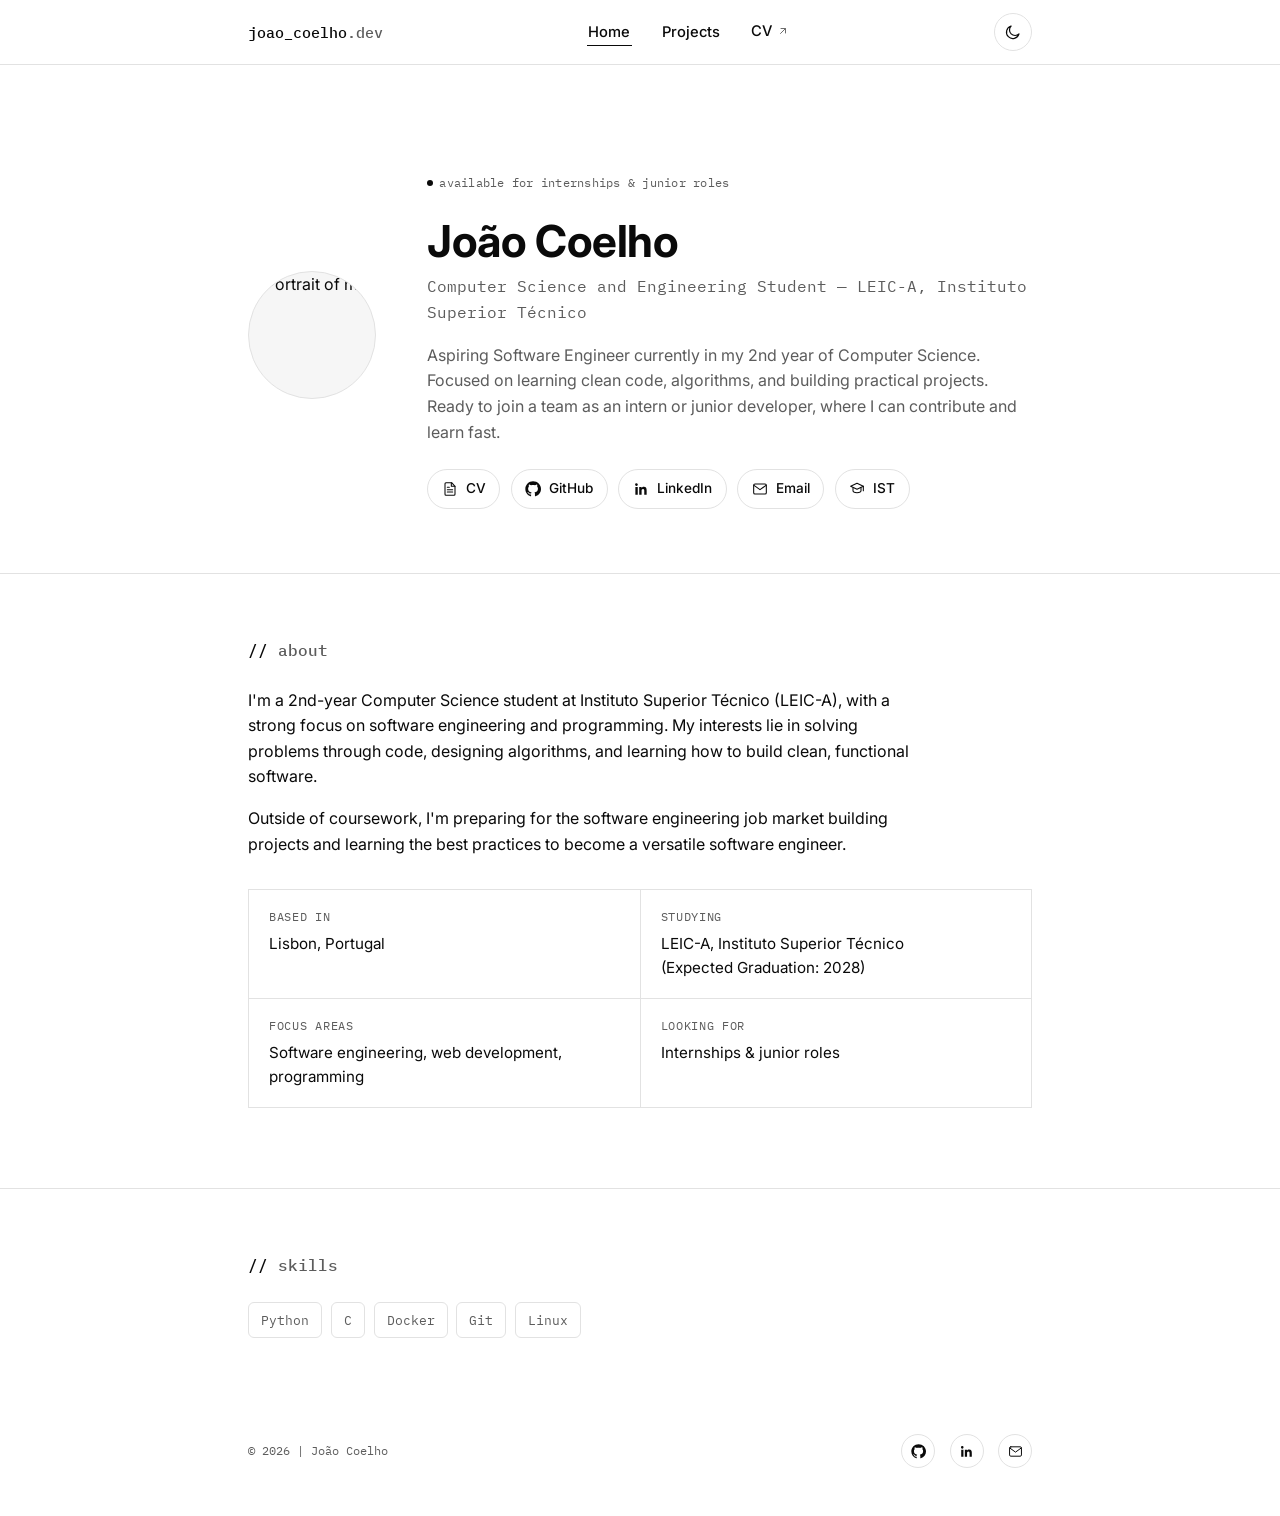
==== index.html @ d0100058 "add files site v4" ====
<!doctype html>
<html lang="en">
<head>
<meta charset="UTF-8">
<meta name="viewport" content="width=device-width, initial-scale=1">
<title>João Coelho - Computer Science and Engineering Student</title>
<meta name="description" content="Portfolio of João Coelho, Computer Engineering student at Instituto Superior Técnico.">
<link rel="icon" href="data:,">
<link rel="stylesheet" href="css/style.css">
</head>
<body>
<a class="skip-link" href="#main">Skip to content</a>

<!-- HEADER -->

<header class="site-header">
  <div class="wrap">
    <!-- logo -->
    <a class="logo" href="index.html">joao_coelho<span>.dev</span></a>

    <!-- menu bar -->
    <nav aria-label="Primary">
      <ul class="nav-links" data-nav-links>
        <li><a href="index.html" aria-current="page">Home</a></li>
        <li><a href="projects.html">Projects</a></li>
        <li><a href="cv.html" target="_blank" rel="noopener" class="nav-cv">CV<svg class="ext-icon" viewBox="0 0 24 24" width="12" height="12" fill="none" stroke="currentColor" stroke-width="2" stroke-linecap="round"><path d="M7 17L17 7M8 7h9v9"/></svg></a></li>
      </ul>
    </nav>

    <!-- dark mode button -->
    <div class="header-actions">
      <button class="theme-toggle" data-theme-toggle type="button" aria-label="Toggle dark mode">
        <svg class="icon-moon" viewBox="0 0 24 24" width="20" height="20" fill="none" stroke="currentColor" stroke-width="1.6" stroke-linecap="round"><circle cx="12" cy="12" r="4.2"/><path d="M12 2.5v2.4M12 19.1v2.4M4.6 4.6l1.7 1.7M17.7 17.7l1.7 1.7M2.5 12h2.4M19.1 12h2.4M4.6 19.4l1.7-1.7M17.7 6.3l1.7-1.7"/></svg>
        <svg class="icon-sun" viewBox="0 0 24 24" width="20" height="20" fill="none" stroke="currentColor" stroke-width="1.6" stroke-linecap="round" stroke-linejoin="round"><path d="M20 14.5A8.5 8.5 0 1 1 9.5 4a6.8 6.8 0 0 0 10.5 10.5z"/></svg>
      </button>
      <button class="nav-toggle" data-nav-toggle type="button" aria-label="Toggle navigation menu" aria-expanded="false">
        <svg viewBox="0 0 24 24" width="20" height="20" fill="none" stroke="currentColor" stroke-width="1.6" stroke-linecap="round"><path d="M3 6h18M3 12h18M3 18h18"/></svg>
      </button>
    </div>
  </div>
</header>

<!-- PAGE BODY -->

<main id="main">

  <!-- 1st block -->
  <section class="hero">
    <div class="wrap hero-grid">
      <!-- profile picture -->
      <img class="avatar" src="assets/images/pfp.png" alt="Portrait of me" width="128" height="128">
      <div>
        <!--  job status -->
        <p class="eyebrow">available for internships &amp; junior roles</p>
        <!-- main title (my name) -->
        <h1>João Coelho</h1>
        <!-- my job -->
        <p class="role">Computer Science and Engineering Student — LEIC-A, Instituto Superior Técnico</p>
        <!-- small description -->
        <p class="lede">Aspiring Software Engineer currently in my 2nd year of Computer Science.
                        Focused on learning clean code, algorithms, and building practical projects.
                        Ready to join a team as an intern or junior developer, where I can contribute and learn fast.</p>
        
        <!-- socials -->
        <div class="social-row">
          <!-- cv-->
          <a class="social-link" href="cv.html" target="_blank" rel="noopener">
            <svg viewBox="0 0 24 24" width="20" height="20" fill="none" stroke="currentColor" stroke-width="1.6" stroke-linecap="round" stroke-linejoin="round"><path d="M14.5 2.5H6a1.5 1.5 0 0 0-1.5 1.5v16A1.5 1.5 0 0 0 6 21.5h12a1.5 1.5 0 0 0 1.5-1.5V8L14.5 2.5z"/><path d="M14 2.5V8h5.5"/><path d="M8 13h8M8 16.5h8M8 9.5h3"/></svg>
            CV
          </a>
          <!-- github-->
          <a class="social-link" href="https://github.com/joaombmcoelho" target="_blank" rel="noopener">
            <svg viewBox="0 0 24 24" width="20" height="20" fill="currentColor"><path d="M12 .5C5.65.5.5 5.65.5 12c0 5.08 3.29 9.39 7.86 10.91.58.1.79-.25.79-.56 0-.27-.01-1.17-.02-2.12-3.2.7-3.88-1.36-3.88-1.36-.52-1.34-1.28-1.69-1.28-1.69-1.04-.72.08-.7.08-.7 1.16.08 1.77 1.19 1.77 1.19 1.03 1.77 2.7 1.26 3.36.96.1-.75.4-1.26.73-1.55-2.55-.29-5.23-1.28-5.23-5.69 0-1.26.45-2.29 1.19-3.09-.12-.29-.52-1.47.11-3.06 0 0 .97-.31 3.18 1.18.92-.26 1.91-.39 2.89-.39.98 0 1.97.13 2.89.39 2.2-1.49 3.17-1.18 3.17-1.18.63 1.59.23 2.77.12 3.06.74.8 1.18 1.83 1.18 3.09 0 4.42-2.69 5.4-5.25 5.68.41.36.78 1.06.78 2.15 0 1.55-.01 2.8-.01 3.18 0 .31.21.67.8.56C20.71 21.38 24 17.08 24 12 24 5.65 18.85.5 12 .5z"/></svg>
            GitHub
          </a>
          <!-- linkedin-->
          <a class="social-link" href="https://www.linkedin.com/in/joaombmcoelho" target="_blank" rel="noopener">
            <svg viewBox="0 0 24 24" width="20" height="20" fill="currentColor"><path d="M20.45 20.45h-3.56v-5.57c0-1.33-.02-3.03-1.85-3.03-1.85 0-2.14 1.45-2.14 2.94v5.66H9.34V9h3.42v1.56h.05c.48-.9 1.64-1.85 3.38-1.85 3.61 0 4.28 2.38 4.28 5.47v6.27zM5.34 7.43a2.07 2.07 0 1 1 0-4.13 2.07 2.07 0 0 1 0 4.13zM7.12 20.45H3.56V9h3.56v11.45z"/></svg>
            LinkedIn
          <!-- email-->
          </a>
          <a class="social-link" href="mailto:joao.mbmc@gmail.com">
            <svg viewBox="0 0 24 24" width="20" height="20" fill="none" stroke="currentColor" stroke-width="1.6" stroke-linecap="round" stroke-linejoin="round"><rect x="2.5" y="4.5" width="19" height="15" rx="2"/><path d="M3 6.5l9 6.5 9-6.5"/></svg>
            Email
          </a>
          <!-- ist fenix page-->
          <a class="social-link" href="https://fenix.tecnico.ulisboa.pt/homepage/ist1117964" target="_blank" rel="noopener">
            <svg viewBox="0 0 24 24" width="20" height="20" fill="none" stroke="currentColor" stroke-width="1.6" stroke-linecap="round" stroke-linejoin="round"><path d="M2.5 8L12 3.5 21.5 8 12 12.5 2.5 8z"/><path d="M6 10.2v4.4c0 1.4 2.69 2.9 6 2.9s6-1.5 6-2.9v-4.4"/><path d="M21.5 8v6.5"/></svg>
            IST
          </a>
        </div>
      </div>
    </div>
  </section>

  <!-- 2nd block -->
  <section class="block">
    <div class="wrap">
      <!-- title-->
      <h2>about</h2>
      <!-- about section -->
      <div class="about-text">
        <!-- 1st paragraph -->
        <p>I'm a 2nd-year Computer Science student at Instituto Superior Técnico (LEIC-A), 
          with a strong focus on software engineering and programming. My interests lie in solving problems through code, 
          designing algorithms, and learning how to build clean, functional software.</p>
        <!-- 2nd paragraph -->
        <p>Outside of coursework, I'm preparing for the software engineering job market building projects 
          and learning the best practices to become a versatile software engineer. </p>
      
      <!-- about table section -->
      <dl class="facts">
        <!-- location -->
        <div class="fact">
          <dt>Based in</dt>
          <dd>Lisbon, Portugal</dd>
        </div>
        <!-- studies -->
        <div class="fact">
          <dt>Studying</dt>
          <dd><p>LEIC-A, Instituto Superior Técnico</p> (Expected Graduation: 2028)</dd>
        </div>
        <!-- interests -->
        <div class="fact">
          <dt>Focus areas</dt>
          <dd>Software engineering, web development, programming</dd>
        </div>
        <!-- jobs i want -->
        <div class="fact">
          <dt>Looking for</dt>
          <dd>Internships &amp; junior roles</dd>
        </div>
      </dl>
    </div>
  </section>

  <!-- 3rd block -->
  <section class="block">
    <div class="wrap">
      <h2>skills</h2>
      <!-- programming languages and tools bubbles -->
      <ul class="skill-list">
        <li>Python</li>
        <li>C</li>
        <li>Docker</li>
        <li>Git</li>
        <li>Linux</li>
      </ul>
    </div>
  </section>

</main>

<!-- FOOTER -->
<footer class="site-footer">
  <div class="wrap">
    <!-- copyright -->
    <p>&copy; 2026 | João Coelho</p>
    <!-- footer socials -->
    <div class="footer-icons">
      <!-- footer github -->
      <a href="https://github.com/joaombmcoelho" target="_blank" rel="noopener" aria-label="GitHub"><svg viewBox="0 0 24 24" width="20" height="20" fill="currentColor"><path d="M12 .5C5.65.5.5 5.65.5 12c0 5.08 3.29 9.39 7.86 10.91.58.1.79-.25.79-.56 0-.27-.01-1.17-.02-2.12-3.2.7-3.88-1.36-3.88-1.36-.52-1.34-1.28-1.69-1.28-1.69-1.04-.72.08-.7.08-.7 1.16.08 1.77 1.19 1.77 1.19 1.03 1.77 2.7 1.26 3.36.96.1-.75.4-1.26.73-1.55-2.55-.29-5.23-1.28-5.23-5.69 0-1.26.45-2.29 1.19-3.09-.12-.29-.52-1.47.11-3.06 0 0 .97-.31 3.18 1.18.92-.26 1.91-.39 2.89-.39.98 0 1.97.13 2.89.39 2.2-1.49 3.17-1.18 3.17-1.18.63 1.59.23 2.77.12 3.06.74.8 1.18 1.83 1.18 3.09 0 4.42-2.69 5.4-5.25 5.68.41.36.78 1.06.78 2.15 0 1.55-.01 2.8-.01 3.18 0 .31.21.67.8.56C20.71 21.38 24 17.08 24 12 24 5.65 18.85.5 12 .5z"/></svg></a>
      <!-- footer linkedin -->
      <a href="https://www.linkedin.com/in/joaombmcoelho" target="_blank" rel="noopener" aria-label="LinkedIn"><svg viewBox="0 0 24 24" width="20" height="20" fill="currentColor"><path d="M20.45 20.45h-3.56v-5.57c0-1.33-.02-3.03-1.85-3.03-1.85 0-2.14 1.45-2.14 2.94v5.66H9.34V9h3.42v1.56h.05c.48-.9 1.64-1.85 3.38-1.85 3.61 0 4.28 2.38 4.28 5.47v6.27zM5.34 7.43a2.07 2.07 0 1 1 0-4.13 2.07 2.07 0 0 1 0 4.13zM7.12 20.45H3.56V9h3.56v11.45z"/></svg></a>
      <!-- footer email -->
      <a href="mailto:joao.mbmc@gmail.com" aria-label="Email"><svg viewBox="0 0 24 24" width="20" height="20" fill="none" stroke="currentColor" stroke-width="1.6" stroke-linecap="round" stroke-linejoin="round"><rect x="2.5" y="4.5" width="19" height="15" rx="2"/><path d="M3 6.5l9 6.5 9-6.5"/></svg></a>
    </div>
  </div>
</footer>

<script src="js/main.js"></script>
</body>
</html>
---- css/style.css ----
/* =========================================================
   Portfolio — minimalist black & white theme
   ========================================================= */

@import url('https://fonts.googleapis.com/css2?family=Inter:wght@400;500;600;700&family=IBM+Plex+Mono:wght@400;500&display=swap');

:root {
  --bg: #ffffff;
  --bg-soft: #f6f6f6;
  --text: #0a0a0a;
  --text-soft: #5c5c5c;
  --border: #e2e2e2;
  --border-strong: #0a0a0a;
  --focus: #0a0a0a;

  --font-sans: 'Inter', -apple-system, BlinkMacSystemFont, 'Segoe UI', sans-serif;
  --font-mono: 'IBM Plex Mono', 'SFMono-Regular', Menlo, monospace;

  --max-w: 880px;
  --gutter: clamp(1.25rem, 4vw, 3rem);

  --transition: 180ms ease;
}

html.dark {
  --bg: #0a0a0a;
  --bg-soft: #141414;
  --text: #f5f5f5;
  --text-soft: #9a9a9a;
  --border: #262626;
  --border-strong: #f5f5f5;
  --focus: #f5f5f5;
}

* { box-sizing: border-box; }

html {
  -webkit-text-size-adjust: 100%;
  scroll-behavior: smooth;
}

@media (prefers-reduced-motion: reduce) {
  html { scroll-behavior: auto; }
  * { animation-duration: 0.01ms !important; transition-duration: 0.01ms !important; }
}

body {
  margin: 0;
  background: var(--bg);
  color: var(--text);
  font-family: var(--font-sans);
  font-size: 16px;
  line-height: 1.6;
  transition: background var(--transition), color var(--transition);
  -webkit-font-smoothing: antialiased;
}

a {
  color: inherit;
  text-decoration: none;
}

img { max-width: 100%; display: block; }

.wrap {
  max-width: var(--max-w);
  margin: 0 auto;
  padding: 0 var(--gutter);
}

/* Skip link */
.skip-link {
  position: absolute;
  left: -9999px;
  top: 0;
  background: var(--text);
  color: var(--bg);
  padding: 0.75rem 1rem;
  z-index: 100;
  font-family: var(--font-mono);
  font-size: 0.85rem;
}
.skip-link:focus {
  left: var(--gutter);
  top: 1rem;
}

/* Focus visibility */
a:focus-visible,
button:focus-visible {
  outline: 2px solid var(--focus);
  outline-offset: 3px;
}

/* Eyebrow / mono label */
.eyebrow {
  font-family: var(--font-mono);
  font-size: 0.78rem;
  letter-spacing: 0.02em;
  color: var(--text-soft);
  display: inline-flex;
  align-items: center;
  gap: 0.5em;
}
.eyebrow::before {
  content: '';
  width: 6px;
  height: 6px;
  background: var(--text);
  border-radius: 50%;
  display: inline-block;
}

/* =========================================================
   Header / nav
   ========================================================= */
.site-header {
  position: sticky;
  top: 0;
  z-index: 50;
  background: color-mix(in srgb, var(--bg) 88%, transparent);
  backdrop-filter: blur(8px);
  border-bottom: 1px solid var(--border);
}

.site-header .wrap {
  display: flex;
  align-items: center;
  justify-content: space-between;
  height: 64px;
}

.logo {
  font-family: var(--font-mono);
  font-weight: 500;
  font-size: 0.95rem;
}
.logo span { color: var(--text-soft); }

.nav-links {
  display: flex;
  align-items: center;
  gap: 1.75rem;
  list-style: none;
  margin: 0;
  padding: 0;
}

.nav-links a {
  font-size: 0.92rem;
  font-weight: 500;
  padding: 0.25rem 0.1rem;
  border-bottom: 1px solid transparent;
  transition: border-color var(--transition), color var(--transition);
}
.nav-links a:hover { border-color: var(--text); }
.nav-links a[aria-current="page"] {
  border-color: var(--text);
}
.nav-links a.nav-cv {
  display: inline-flex;
  align-items: center;
  gap: 0.3rem;
}
.nav-links a.nav-cv .ext-icon {
  opacity: 0.6;
}

.header-actions {
  display: flex;
  align-items: center;
  gap: 1rem;
}

/* Theme toggle */
.theme-toggle {
  width: 38px;
  height: 38px;
  display: inline-flex;
  align-items: center;
  justify-content: center;
  border: 1px solid var(--border);
  border-radius: 50%;
  background: transparent;
  color: var(--text);
  cursor: pointer;
  transition: border-color var(--transition), transform 120ms ease;
}
.theme-toggle:hover { border-color: var(--border-strong); }
.theme-toggle:active { transform: scale(0.92); }
.theme-toggle svg { width: 18px; height: 18px; }
.theme-toggle .icon-moon { display: none; }
html.dark .theme-toggle .icon-sun { display: none; }
html.dark .theme-toggle .icon-moon { display: inline-block; }

/* Mobile nav toggle */
.nav-toggle {
  display: none;
  width: 38px;
  height: 38px;
  border: 1px solid var(--border);
  border-radius: 8px;
  background: transparent;
  color: var(--text);
  align-items: center;
  justify-content: center;
  cursor: pointer;
}
.nav-toggle svg { width: 18px; height: 18px; }

@media (max-width: 720px) {
  .nav-toggle { display: inline-flex; }
  .nav-links {
    position: fixed;
    inset: 64px 0 auto 0;
    flex-direction: column;
    align-items: flex-start;
    gap: 0;
    background: var(--bg);
    border-bottom: 1px solid var(--border);
    padding: 0.5rem var(--gutter) 1rem;
    transform: translateY(-8px);
    opacity: 0;
    pointer-events: none;
    transition: transform var(--transition), opacity var(--transition);
  }
  .nav-links.open {
    transform: translateY(0);
    opacity: 1;
    pointer-events: auto;
  }
  .nav-links li { width: 100%; }
  .nav-links a {
    display: block;
    padding: 0.85rem 0;
    border-bottom: 1px solid var(--border);
  }
}

/* =========================================================
   Hero
   ========================================================= */
.hero {
  padding: clamp(3rem, 8vw, 6rem) 0 clamp(2.5rem, 6vw, 4rem);
  border-bottom: 1px solid var(--border);
}

.hero-grid {
  display: grid;
  grid-template-columns: auto 1fr;
  gap: clamp(1.75rem, 4vw, 3.5rem);
  align-items: center;
}

.avatar {
  width: 128px;
  height: 128px;
  border-radius: 50%;
  object-fit: cover;
  border: 1px solid var(--border);
  background: var(--bg-soft);
}

.hero h1 {
  font-size: clamp(1.9rem, 4.5vw, 2.75rem);
  line-height: 1.15;
  margin: 0.6rem 0 0.5rem;
  letter-spacing: -0.01em;
}

.hero .role {
  font-family: var(--font-mono);
  font-size: 1rem;
  color: var(--text-soft);
  margin: 0 0 1.1rem;
}

.hero p.lede {
  max-width: 60ch;
  color: var(--text-soft);
  margin: 0;
}

@media (max-width: 640px) {
  .hero-grid { grid-template-columns: 1fr; text-align: left; }
  .avatar { width: 96px; height: 96px; }
}

/* Social row */
.social-row {
  display: flex;
  flex-wrap: wrap;
  gap: 0.65rem;
  margin-top: 1.5rem;
}

.social-link {
  display: inline-flex;
  align-items: center;
  gap: 0.5rem;
  padding: 0.5rem 0.85rem;
  border: 1px solid var(--border);
  border-radius: 999px;
  font-size: 0.85rem;
  font-weight: 500;
  transition: border-color var(--transition), background var(--transition);
}
.social-link:hover {
  border-color: var(--border-strong);
  background: var(--bg-soft);
}
.social-link svg { width: 16px; height: 16px; flex-shrink: 0; }

/* =========================================================
   Sections
   ========================================================= */
section.block {
  padding: clamp(2.5rem, 6vw, 4rem) 0;
  border-bottom: 1px solid var(--border);
}
section.block:last-of-type { border-bottom: none; }

.block h2 {
  font-family: var(--font-mono);
  font-size: 1rem;
  font-weight: 500;
  color: var(--text-soft);
  margin: 0 0 1.5rem;
}
.block h2::before {
  content: '// ';
  color: var(--text);
}

/* About text */
.about-text p {
  max-width: 68ch;
  margin: 0 0 1rem;
}
.about-text p:last-child { margin-bottom: 0; }

/* Facts grid */
.facts {
  display: grid;
  grid-template-columns: repeat(2, minmax(0, 1fr));
  gap: 1px;
  background: var(--border);
  border: 1px solid var(--border);
  margin-top: 2rem;
}
.fact {
  background: var(--bg);
  padding: 1.1rem 1.25rem;
}
.fact dt {
  font-family: var(--font-mono);
  font-size: 0.72rem;
  color: var(--text-soft);
  text-transform: uppercase;
  letter-spacing: 0.06em;
  margin: 0 0 0.35rem;
}
.fact dd { margin: 0; font-size: 0.95rem; }

@media (max-width: 560px) {
  .facts { grid-template-columns: 1fr; }
}

/* Skills */
.skill-list {
  display: flex;
  flex-wrap: wrap;
  gap: 0.55rem;
  list-style: none;
  padding: 0;
  margin: 0;
}
.skill-list li {
  font-family: var(--font-mono);
  font-size: 0.82rem;
  padding: 0.4rem 0.75rem;
  border: 1px solid var(--border);
  border-radius: 6px;
  color: var(--text-soft);
}

/* =========================================================
   Project cards
   ========================================================= */
.project-grid {
  display: grid;
  grid-template-columns: repeat(auto-fill, minmax(260px, 1fr));
  gap: 1px;
  background: var(--border);
  border: 1px solid var(--border);
}

.project-card {
  background: var(--bg);
  padding: 1.75rem;
  display: flex;
  flex-direction: column;
  gap: 0.75rem;
  transition: background var(--transition);
}
.project-card:hover { background: var(--bg-soft); }

.project-card .icon {
  width: 32px;
  height: 32px;
  display: inline-flex;
  align-items: center;
  justify-content: center;
  border: 1px solid var(--border);
  border-radius: 8px;
  color: var(--text-soft);
}

.project-card .tag {
  font-family: var(--font-mono);
  font-size: 0.72rem;
  color: var(--text-soft);
  text-transform: uppercase;
  letter-spacing: 0.05em;
}

.project-card h3 {
  margin: 0;
  font-size: 1.05rem;
}

.project-card p {
  margin: 0;
  color: var(--text-soft);
  font-size: 0.92rem;
  flex-grow: 1;
}

.project-card .stack {
  display: flex;
  flex-wrap: wrap;
  gap: 0.4rem;
  margin-top: 0.25rem;
}
.project-card .stack span {
  font-family: var(--font-mono);
  font-size: 0.72rem;
  padding: 0.2rem 0.5rem;
  border: 1px solid var(--border);
  border-radius: 4px;
  color: var(--text-soft);
}

.project-card .links {
  display: flex;
  gap: 1rem;
  margin-top: 0.5rem;
}
.project-card .links a {
  display: inline-flex;
  align-items: center;
  gap: 0.35rem;
  font-size: 0.85rem;
  font-weight: 500;
  border-bottom: 1px solid var(--text);
}
.project-card .links svg { width: 14px; height: 14px; }

/* =========================================================
   Contact page
   ========================================================= */
.contact-grid {
  display: grid;
  grid-template-columns: repeat(auto-fit, minmax(240px, 1fr));
  gap: 1px;
  background: var(--border);
  border: 1px solid var(--border);
  margin-top: 1.5rem;
}
.contact-item {
  background: var(--bg);
  padding: 1.5rem;
  display: flex;
  align-items: flex-start;
  gap: 0.85rem;
  transition: background var(--transition);
}
.contact-item:hover { background: var(--bg-soft); }
.contact-item svg { width: 20px; height: 20px; flex-shrink: 0; margin-top: 0.15rem; }
.contact-item .label {
  font-family: var(--font-mono);
  font-size: 0.72rem;
  color: var(--text-soft);
  text-transform: uppercase;
  letter-spacing: 0.05em;
  margin: 0 0 0.25rem;
}
.contact-item .value { font-size: 0.95rem; word-break: break-word; }

/* =========================================================
   Footer
   ========================================================= */
.site-footer {
  padding: 2rem 0 3rem;
}
.site-footer .wrap {
  display: flex;
  align-items: center;
  justify-content: space-between;
  flex-wrap: wrap;
  gap: 1rem;
}
.site-footer p {
  margin: 0;
  font-family: var(--font-mono);
  font-size: 0.78rem;
  color: var(--text-soft);
}
.footer-icons { display: flex; gap: 0.9rem; }
.footer-icons a {
  width: 34px;
  height: 34px;
  border: 1px solid var(--border);
  border-radius: 50%;
  display: inline-flex;
  align-items: center;
  justify-content: center;
  transition: border-color var(--transition);
}
.footer-icons a:hover { border-color: var(--border-strong); }
.footer-icons svg { width: 15px; height: 15px; }

/* Page intro (projects / contact) */
.page-head {
  padding: clamp(2.5rem, 6vw, 3.5rem) 0 clamp(1.5rem, 4vw, 2rem);
  border-bottom: 1px solid var(--border);
}
.page-head h1 {
  font-size: clamp(1.6rem, 3.5vw, 2.1rem);
  margin: 0.6rem 0 0.5rem;
}
.page-head p {
  color: var(--text-soft);
  max-width: 56ch;
  margin: 0;
}
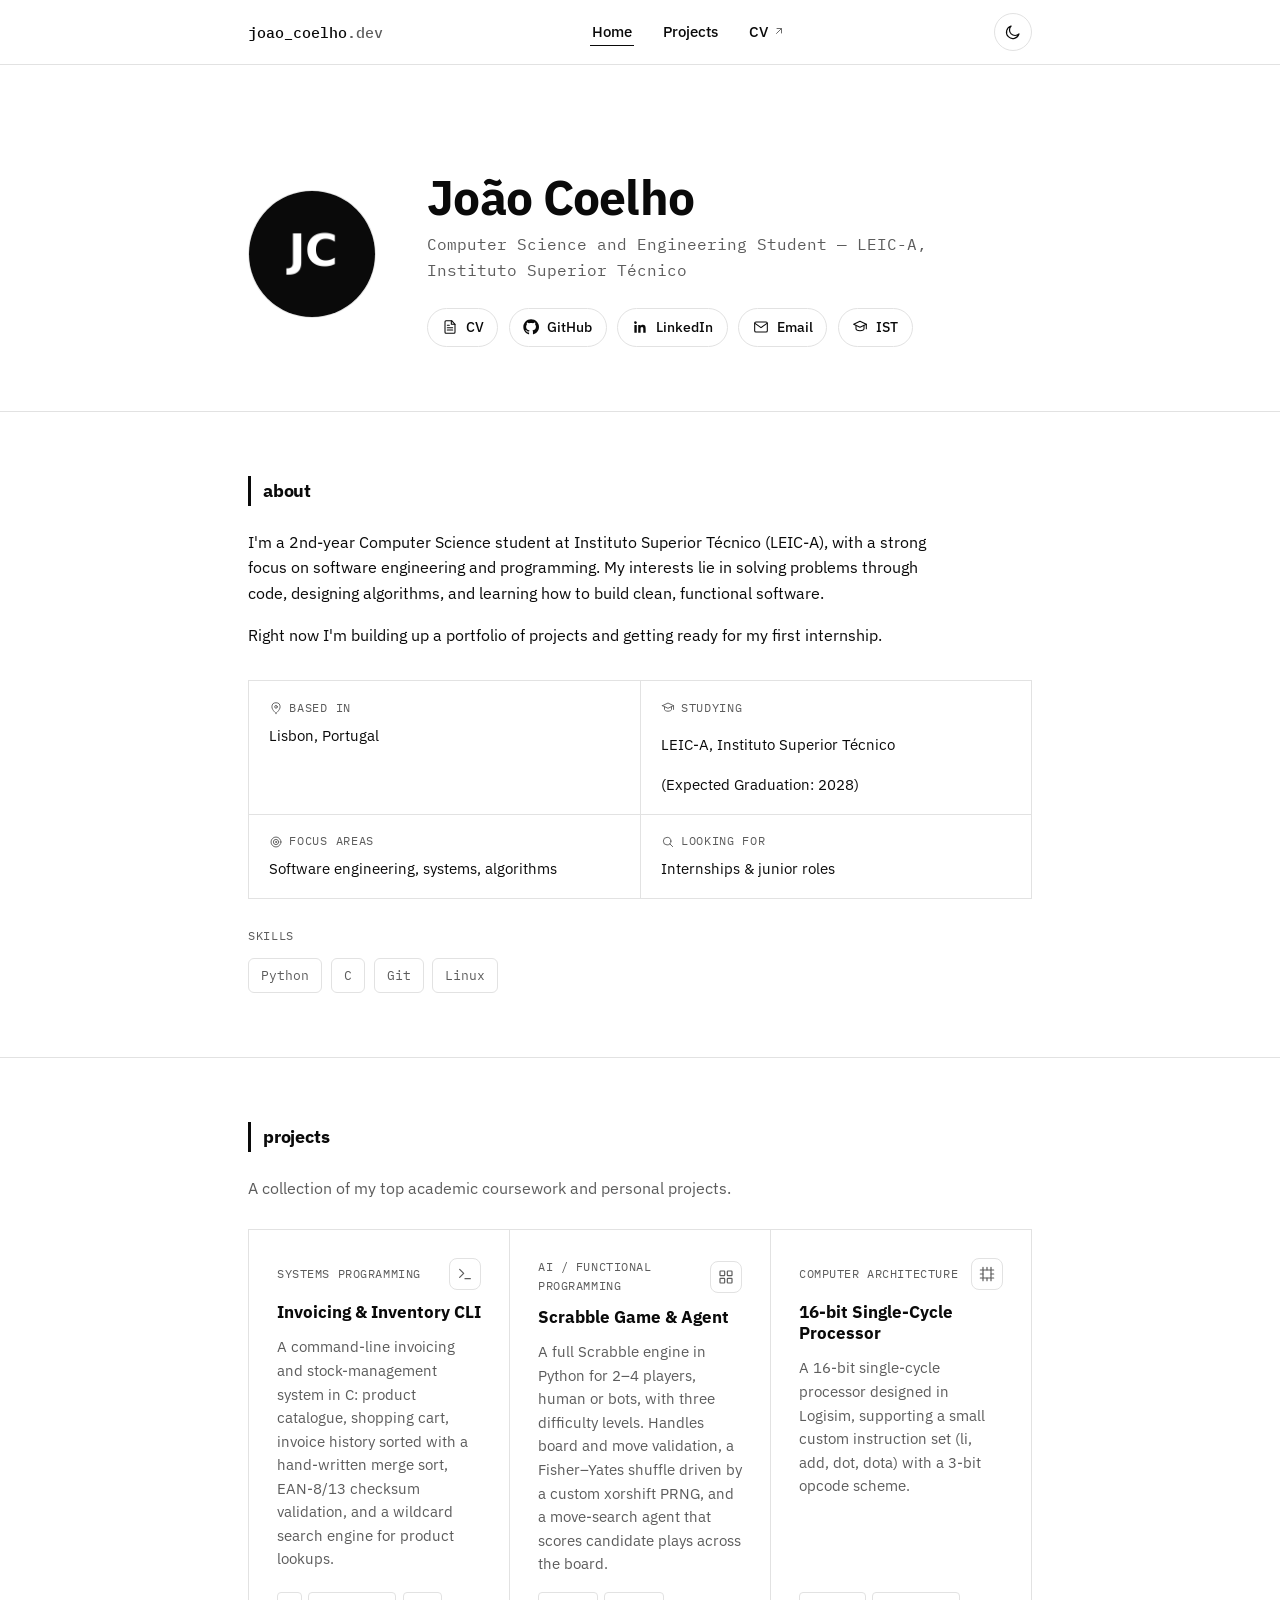
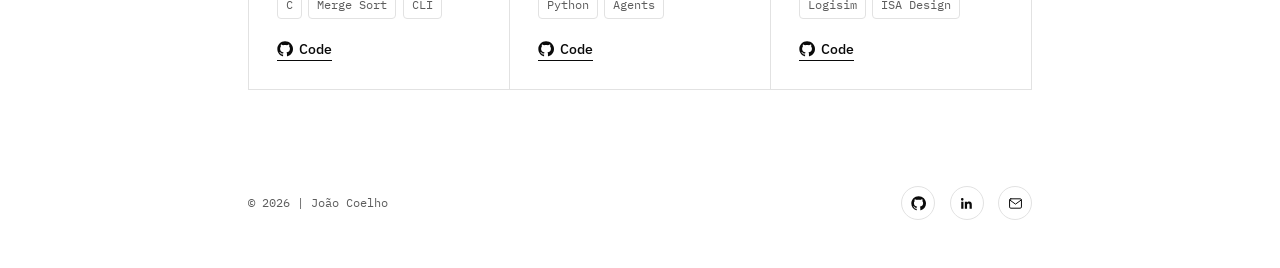
==== commit e567cb8a: "site v7 language toggle cv, fixed prinitng bugs in safari and cleaned code" ====
--- a/index.html
+++ b/index.html
@@ -3,8 +3,8 @@
 <head>
 <meta charset="UTF-8">
 <meta name="viewport" content="width=device-width, initial-scale=1">
-<title>João Coelho - Computer Science and Engineering Student</title>
-<meta name="description" content="Portfolio of João Coelho, Computer Engineering student at Instituto Superior Técnico.">
+<title>João Coelho — Computer Science and Engineering Student</title>
+<meta name="description" content="Portfolio of João Coelho, Computer Science and Engineering student at Instituto Superior Técnico.">
 <link rel="icon" href="data:,">
 <link rel="stylesheet" href="css/style.css">
 </head>
@@ -12,22 +12,19 @@
 <a class="skip-link" href="#main">Skip to content</a>
 
 <!-- HEADER -->
-
 <header class="site-header">
   <div class="wrap">
-    <!-- logo -->
     <a class="logo" href="index.html">joao_coelho<span>.dev</span></a>
 
-    <!-- menu bar -->
     <nav aria-label="Primary">
       <ul class="nav-links" data-nav-links>
-        <li><a href="index.html" aria-current="page">Home</a></li>
-        <li><a href="projects.html">Projects</a></li>
-        <li><a href="cv.html" target="_blank" rel="noopener" class="nav-cv">CV<svg class="ext-icon" viewBox="0 0 24 24" width="12" height="12" fill="none" stroke="currentColor" stroke-width="2" stroke-linecap="round"><path d="M7 17L17 7M8 7h9v9"/></svg></a></li>
+        <li><a href="#top" aria-current="page">Home</a></li>
+        <li><a href="#projects">Projects</a></li>
+        <li><a href="cv.html" target="_blank" rel="noopener" class="nav-cv"><span>CV</span><svg class="ext-icon" viewBox="0 0 24 24" width="12" height="12" fill="none" stroke="currentColor" stroke-width="2" stroke-linecap="round"><path d="M7 17L17 7M8 7h9v9"/></svg></a></li>
       </ul>
     </nav>
 
-    <!-- dark mode button -->
+    <!-- dark mode / mobile menu -->
     <div class="header-actions">
       <button class="theme-toggle" data-theme-toggle type="button" aria-label="Toggle dark mode">
         <svg class="icon-moon" viewBox="0 0 24 24" width="20" height="20" fill="none" stroke="currentColor" stroke-width="1.6" stroke-linecap="round"><circle cx="12" cy="12" r="4.2"/><path d="M12 2.5v2.4M12 19.1v2.4M4.6 4.6l1.7 1.7M17.7 17.7l1.7 1.7M2.5 12h2.4M19.1 12h2.4M4.6 19.4l1.7-1.7M17.7 6.3l1.7-1.7"/></svg>
@@ -41,49 +38,33 @@
 </header>
 
 <!-- PAGE BODY -->
-
 <main id="main">
 
   <!-- 1st block -->
-  <section class="hero">
+  <section class="hero" id="top">
     <div class="wrap hero-grid">
-      <!-- profile picture -->
       <img class="avatar" src="assets/images/pfp.png" alt="Portrait of me" width="128" height="128">
       <div>
-        <!--  job status -->
-        <p class="eyebrow">available for internships &amp; junior roles</p>
-        <!-- main title (my name) -->
         <h1>João Coelho</h1>
-        <!-- my job -->
-        <p class="role">Computer Science and Engineering Student — LEIC-A, Instituto Superior Técnico</p>
-        <!-- small description -->
-        <p class="lede">Aspiring Software Engineer currently in my 2nd year of Computer Science.
-                        Focused on learning clean code, algorithms, and building practical projects.
-                        Ready to join a team as an intern or junior developer, where I can contribute and learn fast.</p>
-        
-        <!-- socials -->
+        <p class="role">Computer Science and Engineering Student — LEIC-A,
+Instituto Superior Técnico</p>
         <div class="social-row">
-          <!-- cv-->
           <a class="social-link" href="cv.html" target="_blank" rel="noopener">
             <svg viewBox="0 0 24 24" width="20" height="20" fill="none" stroke="currentColor" stroke-width="1.6" stroke-linecap="round" stroke-linejoin="round"><path d="M14.5 2.5H6a1.5 1.5 0 0 0-1.5 1.5v16A1.5 1.5 0 0 0 6 21.5h12a1.5 1.5 0 0 0 1.5-1.5V8L14.5 2.5z"/><path d="M14 2.5V8h5.5"/><path d="M8 13h8M8 16.5h8M8 9.5h3"/></svg>
-            CV
-          </a>
-          <!-- github-->
+            <span>CV</span>
+          </a>
           <a class="social-link" href="https://github.com/joaombmcoelho" target="_blank" rel="noopener">
             <svg viewBox="0 0 24 24" width="20" height="20" fill="currentColor"><path d="M12 .5C5.65.5.5 5.65.5 12c0 5.08 3.29 9.39 7.86 10.91.58.1.79-.25.79-.56 0-.27-.01-1.17-.02-2.12-3.2.7-3.88-1.36-3.88-1.36-.52-1.34-1.28-1.69-1.28-1.69-1.04-.72.08-.7.08-.7 1.16.08 1.77 1.19 1.77 1.19 1.03 1.77 2.7 1.26 3.36.96.1-.75.4-1.26.73-1.55-2.55-.29-5.23-1.28-5.23-5.69 0-1.26.45-2.29 1.19-3.09-.12-.29-.52-1.47.11-3.06 0 0 .97-.31 3.18 1.18.92-.26 1.91-.39 2.89-.39.98 0 1.97.13 2.89.39 2.2-1.49 3.17-1.18 3.17-1.18.63 1.59.23 2.77.12 3.06.74.8 1.18 1.83 1.18 3.09 0 4.42-2.69 5.4-5.25 5.68.41.36.78 1.06.78 2.15 0 1.55-.01 2.8-.01 3.18 0 .31.21.67.8.56C20.71 21.38 24 17.08 24 12 24 5.65 18.85.5 12 .5z"/></svg>
             GitHub
           </a>
-          <!-- linkedin-->
           <a class="social-link" href="https://www.linkedin.com/in/joaombmcoelho" target="_blank" rel="noopener">
             <svg viewBox="0 0 24 24" width="20" height="20" fill="currentColor"><path d="M20.45 20.45h-3.56v-5.57c0-1.33-.02-3.03-1.85-3.03-1.85 0-2.14 1.45-2.14 2.94v5.66H9.34V9h3.42v1.56h.05c.48-.9 1.64-1.85 3.38-1.85 3.61 0 4.28 2.38 4.28 5.47v6.27zM5.34 7.43a2.07 2.07 0 1 1 0-4.13 2.07 2.07 0 0 1 0 4.13zM7.12 20.45H3.56V9h3.56v11.45z"/></svg>
             LinkedIn
-          <!-- email-->
           </a>
           <a class="social-link" href="mailto:joao.mbmc@gmail.com">
             <svg viewBox="0 0 24 24" width="20" height="20" fill="none" stroke="currentColor" stroke-width="1.6" stroke-linecap="round" stroke-linejoin="round"><rect x="2.5" y="4.5" width="19" height="15" rx="2"/><path d="M3 6.5l9 6.5 9-6.5"/></svg>
-            Email
-          </a>
-          <!-- ist fenix page-->
+            <span>Email</span>
+          </a>
           <a class="social-link" href="https://fenix.tecnico.ulisboa.pt/homepage/ist1117964" target="_blank" rel="noopener">
             <svg viewBox="0 0 24 24" width="20" height="20" fill="none" stroke="currentColor" stroke-width="1.6" stroke-linecap="round" stroke-linejoin="round"><path d="M2.5 8L12 3.5 21.5 8 12 12.5 2.5 8z"/><path d="M6 10.2v4.4c0 1.4 2.69 2.9 6 2.9s6-1.5 6-2.9v-4.4"/><path d="M21.5 8v6.5"/></svg>
             IST
@@ -94,58 +75,160 @@
   </section>
 
   <!-- 2nd block -->
-  <section class="block">
+  <section class="block" id="about">
     <div class="wrap">
-      <!-- title-->
       <h2>about</h2>
-      <!-- about section -->
       <div class="about-text">
-        <!-- 1st paragraph -->
-        <p>I'm a 2nd-year Computer Science student at Instituto Superior Técnico (LEIC-A), 
-          with a strong focus on software engineering and programming. My interests lie in solving problems through code, 
-          designing algorithms, and learning how to build clean, functional software.</p>
-        <!-- 2nd paragraph -->
-        <p>Outside of coursework, I'm preparing for the software engineering job market building projects 
-          and learning the best practices to become a versatile software engineer. </p>
-      
-      <!-- about table section -->
+        <p>I'm a 2nd-year Computer Science student at Instituto Superior Técnico (LEIC-A), with a strong focus on software engineering and programming. My interests lie in solving problems through code, designing algorithms, and learning how to build clean, functional software.</p>
+        <p>Right now I'm building up a portfolio of projects and getting ready for my first internship.</p>
+      </div>
+
       <dl class="facts">
-        <!-- location -->
-        <div class="fact">
-          <dt>Based in</dt>
+        <div class="fact">
+          <dt><svg viewBox="0 0 24 24" fill="none" stroke="currentColor" stroke-width="1.6" stroke-linecap="round" stroke-linejoin="round"><path d="M12 21s-7-5.33-7-11a7 7 0 0 1 14 0c0 5.67-7 11-7 11z"/><circle cx="12" cy="10" r="2.3"/></svg>Based in</dt>
           <dd>Lisbon, Portugal</dd>
         </div>
-        <!-- studies -->
-        <div class="fact">
-          <dt>Studying</dt>
-          <dd><p>LEIC-A, Instituto Superior Técnico</p> (Expected Graduation: 2028)</dd>
-        </div>
-        <!-- interests -->
-        <div class="fact">
-          <dt>Focus areas</dt>
-          <dd>Software engineering, web development, programming</dd>
-        </div>
-        <!-- jobs i want -->
-        <div class="fact">
-          <dt>Looking for</dt>
+        <div class="fact">
+          <dt><svg viewBox="0 0 24 24" fill="none" stroke="currentColor" stroke-width="1.6" stroke-linecap="round" stroke-linejoin="round"><path d="M2.5 8L12 3.5 21.5 8 12 12.5 2.5 8z"/><path d="M6 10.2v4.4c0 1.4 2.69 2.9 6 2.9s6-1.5 6-2.9v-4.4"/><path d="M21.5 8v6.5"/></svg>Studying</dt>
+          <dd><p>LEIC-A, Instituto Superior Técnico</p> <span>(Expected Graduation: 2028)</span></dd>
+        </div>
+        <div class="fact">
+          <dt><svg viewBox="0 0 24 24" fill="none" stroke="currentColor" stroke-width="1.6" stroke-linecap="round" stroke-linejoin="round"><circle cx="12" cy="12" r="8.5"/><circle cx="12" cy="12" r="4.5"/><circle cx="12" cy="12" r="0.8" fill="currentColor"/></svg>Focus areas</dt>
+          <dd>Software engineering, systems, algorithms</dd>
+        </div>
+        <div class="fact">
+          <dt><svg viewBox="0 0 24 24" fill="none" stroke="currentColor" stroke-width="1.6" stroke-linecap="round" stroke-linejoin="round"><circle cx="10.5" cy="10.5" r="6.5"/><path d="M20 20l-4.8-4.8"/></svg>Looking for</dt>
           <dd>Internships &amp; junior roles</dd>
         </div>
       </dl>
+
+      <div class="skills-compact">
+        <p class="skills-label">skills</p>
+        <ul class="skill-list">
+          <li>Python</li>
+          <li>C</li>
+          <li>Git</li>
+          <li>Linux</li>
+        </ul>
+      </div>
     </div>
   </section>
 
-  <!-- 3rd block -->
-  <section class="block">
+  <!-- 3rd block: projects -->
+  <section class="block" id="projects">
     <div class="wrap">
-      <h2>skills</h2>
-      <!-- programming languages and tools bubbles -->
-      <ul class="skill-list">
-        <li>Python</li>
-        <li>C</li>
-        <li>Docker</li>
-        <li>Git</li>
-        <li>Linux</li>
-      </ul>
+      <h2>projects</h2>
+      <p class="section-lede">A collection of my top academic coursework and personal projects.
+</p>
+
+      <div class="project-grid">
+
+        <!-- 1st project: invoicing system (C) -->
+        <article class="project-card">
+          <div class="card-top">
+            <span class="tag">Systems Programming</span>
+            <span class="project-icon">
+              <svg viewBox="0 0 24 24" fill="none" stroke="currentColor" stroke-width="1.8" stroke-linecap="round" stroke-linejoin="round"><polyline points="4 17 10 11 4 5"/><line x1="12" y1="19" x2="20" y2="19"/></svg>
+            </span>
+          </div>
+          <h3>Invoicing &amp; Inventory CLI</h3>
+          <p>A command-line invoicing and stock-management system in C: product catalogue, shopping cart, invoice history sorted with a hand-written merge sort, EAN-8/13 checksum validation, and a wildcard search engine for product lookups.</p>
+          <div class="stack">
+            <span>C</span>
+            <span>Merge Sort</span>
+            <span>CLI</span>
+          </div>
+          <div class="links">
+            <a href="https://github.com/joaombmcoelho/Invoicing_system-IAED" target="_blank" rel="noopener">
+              <svg viewBox="0 0 24 24" width="18" height="18" fill="currentColor"><path d="M12 .5C5.65.5.5 5.65.5 12c0 5.08 3.29 9.39 7.86 10.91.58.1.79-.25.79-.56 0-.27-.01-1.17-.02-2.12-3.2.7-3.88-1.36-3.88-1.36-.52-1.34-1.28-1.69-1.28-1.69-1.04-.72.08-.7.08-.7 1.16.08 1.77 1.19 1.77 1.19 1.03 1.77 2.7 1.26 3.36.96.1-.75.4-1.26.73-1.55-2.55-.29-5.23-1.28-5.23-5.69 0-1.26.45-2.29 1.19-3.09-.12-.29-.52-1.47.11-3.06 0 0 .97-.31 3.18 1.18.92-.26 1.91-.39 2.89-.39.98 0 1.97.13 2.89.39 2.2-1.49 3.17-1.18 3.17-1.18.63 1.59.23 2.77.12 3.06.74.8 1.18 1.83 1.18 3.09 0 4.42-2.69 5.4-5.25 5.68.41.36.78 1.06.78 2.15 0 1.55-.01 2.8-.01 3.18 0 .31.21.67.8.56C20.71 21.38 24 17.08 24 12 24 5.65 18.85.5 12 .5z"/></svg>
+              <span>Code</span>
+            </a>
+          </div>
+        </article>
+
+        <!-- 2nd project: scrabble2 (Python / AI) -->
+        <article class="project-card">
+          <div class="card-top">
+            <span class="tag">AI / Functional Programming</span>
+            <span class="project-icon">
+              <svg viewBox="0 0 24 24" fill="none" stroke="currentColor" stroke-width="1.8" stroke-linecap="round" stroke-linejoin="round"><rect x="3" y="3" width="7" height="7" rx="1"/><rect x="14" y="3" width="7" height="7" rx="1"/><rect x="3" y="14" width="7" height="7" rx="1"/><rect x="14" y="14" width="7" height="7" rx="1"/></svg>
+            </span>
+          </div>
+          <h3>Scrabble Game & Agent</h3>
+          <p>A full Scrabble engine in Python for 2–4 players, human or bots, with three difficulty levels. Handles board and move validation, a Fisher–Yates shuffle driven by a custom xorshift PRNG, and a move-search agent that scores candidate plays across the board.</p>
+          <div class="stack">
+            <span>Python</span>
+            <span>Agents</span>
+          </div>
+          <div class="links">
+            <a href="https://github.com/joaombmcoelho/Scrabble2-FP" target="_blank" rel="noopener">
+              <svg viewBox="0 0 24 24" width="18" height="18" fill="currentColor"><path d="M12 .5C5.65.5.5 5.65.5 12c0 5.08 3.29 9.39 7.86 10.91.58.1.79-.25.79-.56 0-.27-.01-1.17-.02-2.12-3.2.7-3.88-1.36-3.88-1.36-.52-1.34-1.28-1.69-1.28-1.69-1.04-.72.08-.7.08-.7 1.16.08 1.77 1.19 1.77 1.19 1.03 1.77 2.7 1.26 3.36.96.1-.75.4-1.26.73-1.55-2.55-.29-5.23-1.28-5.23-5.69 0-1.26.45-2.29 1.19-3.09-.12-.29-.52-1.47.11-3.06 0 0 .97-.31 3.18 1.18.92-.26 1.91-.39 2.89-.39.98 0 1.97.13 2.89.39 2.2-1.49 3.17-1.18 3.17-1.18.63 1.59.23 2.77.12 3.06.74.8 1.18 1.83 1.18 3.09 0 4.42-2.69 5.4-5.25 5.68.41.36.78 1.06.78 2.15 0 1.55-.01 2.8-.01 3.18 0 .31.21.67.8.56C20.71 21.38 24 17.08 24 12 24 5.65 18.85.5 12 .5z"/></svg>
+              <span>Code</span>
+            </a>
+          </div>
+        </article>
+
+        <!-- 3rd project: 16-bit processor (Logisim) -->
+        <article class="project-card">
+          <div class="card-top">
+            <span class="tag">Computer Architecture</span>
+            <span class="project-icon">
+              <svg viewBox="0 0 24 24" fill="none" stroke="currentColor" stroke-width="1.8" stroke-linecap="round" stroke-linejoin="round"><rect x="6" y="6" width="12" height="12" rx="1"/><path d="M6 2v4M12 2v4M18 2v4M6 18v4M12 18v4M18 18v4M2 6h4M2 12h4M2 18h4M18 6h4M18 12h4M18 18h4"/></svg>
+            </span>
+          </div>
+          <h3>16-bit Single-Cycle Processor</h3>
+          <p>A 16-bit single-cycle processor designed in Logisim, supporting a small custom instruction set (li, add, dot, dota) with a 3-bit opcode scheme.</p>
+          <div class="stack">
+            <span>Logisim</span>
+            <span>ISA Design</span>
+          </div>
+          <div class="links">
+            <a href="https://github.com/joaombmcoelho/Mini-Transformer_P3-IAC" target="_blank" rel="noopener">
+              <svg viewBox="0 0 24 24" width="18" height="18" fill="currentColor"><path d="M12 .5C5.65.5.5 5.65.5 12c0 5.08 3.29 9.39 7.86 10.91.58.1.79-.25.79-.56 0-.27-.01-1.17-.02-2.12-3.2.7-3.88-1.36-3.88-1.36-.52-1.34-1.28-1.69-1.28-1.69-1.04-.72.08-.7.08-.7 1.16.08 1.77 1.19 1.77 1.19 1.03 1.77 2.7 1.26 3.36.96.1-.75.4-1.26.73-1.55-2.55-.29-5.23-1.28-5.23-5.69 0-1.26.45-2.29 1.19-3.09-.12-.29-.52-1.47.11-3.06 0 0 .97-.31 3.18 1.18.92-.26 1.91-.39 2.89-.39.98 0 1.97.13 2.89.39 2.2-1.49 3.17-1.18 3.17-1.18.63 1.59.23 2.77.12 3.06.74.8 1.18 1.83 1.18 3.09 0 4.42-2.69 5.4-5.25 5.68.41.36.78 1.06.78 2.15 0 1.55-.01 2.8-.01 3.18 0 .31.21.67.8.56C20.71 21.38 24 17.08 24 12 24 5.65 18.85.5 12 .5z"/></svg>
+              <span>Code</span>
+            </a>
+          </div>
+        </article>
+
+        <!-- ============================================================
+             TEMPLATE — copia este bloco (de <article> a </article>) para
+             dentro desta div .project-grid, antes deste comentário, para
+             adicionares um novo projeto.
+
+             Passos:
+             1. Ícone: troca o <path>/<rect>/<circle> dentro do
+                .project-icon por outro ícone (mesmo estilo: stroke,
+                sem fill) — fica à direita, ao lado da tag.
+             2. Tag / título / descrição / stack: texto direto, sem
+                data-i18n — o site é só em inglês. A descrição corta ao
+                fim de 3 linhas (line-clamp), por isso mantém-na curta.
+             3. Link do repositório: troca o href do <a> dentro de .links.
+             Não é preciso escolher cor nem imagem — os cartões são
+             monocromáticos, iguais ao resto do site.
+             ============================================================
+
+        <article class="project-card">
+          <div class="card-top">
+            <span class="tag">Category — Area</span>
+            <span class="project-icon">
+              <svg viewBox="0 0 24 24" fill="none" stroke="currentColor" stroke-width="1.8" stroke-linecap="round" stroke-linejoin="round"><circle cx="12" cy="12" r="8"/><path d="M12 8v8M8 12h8"/></svg>
+            </span>
+          </div>
+          <h3>Project Title</h3>
+          <p>One or two sentences: what it does, why it's interesting.</p>
+          <div class="stack">
+            <span>Tech 1</span>
+            <span>Tech 2</span>
+          </div>
+          <div class="links">
+            <a href="https://github.com/your-username/your-repo" target="_blank" rel="noopener">
+              <svg viewBox="0 0 24 24" width="18" height="18" fill="currentColor"><path d="M12 .5C5.65.5.5 5.65.5 12c0 5.08 3.29 9.39 7.86 10.91.58.1.79-.25.79-.56 0-.27-.01-1.17-.02-2.12-3.2.7-3.88-1.36-3.88-1.36-.52-1.34-1.28-1.69-1.28-1.69-1.04-.72.08-.7.08-.7 1.16.08 1.77 1.19 1.77 1.19 1.03 1.77 2.7 1.26 3.36.96.1-.75.4-1.26.73-1.55-2.55-.29-5.23-1.28-5.23-5.69 0-1.26.45-2.29 1.19-3.09-.12-.29-.52-1.47.11-3.06 0 0 .97-.31 3.18 1.18.92-.26 1.91-.39 2.89-.39.98 0 1.97.13 2.89.39 2.2-1.49 3.17-1.18 3.17-1.18.63 1.59.23 2.77.12 3.06.74.8 1.18 1.83 1.18 3.09 0 4.42-2.69 5.4-5.25 5.68.41.36.78 1.06.78 2.15 0 1.55-.01 2.8-.01 3.18 0 .31.21.67.8.56C20.71 21.38 24 17.08 24 12 24 5.65 18.85.5 12 .5z"/></svg>
+              <span>Code</span>
+            </a>
+          </div>
+        </article>
+        -->
+      </div>
     </div>
   </section>
 
@@ -154,15 +237,10 @@
 <!-- FOOTER -->
 <footer class="site-footer">
   <div class="wrap">
-    <!-- copyright -->
     <p>&copy; 2026 | João Coelho</p>
-    <!-- footer socials -->
     <div class="footer-icons">
-      <!-- footer github -->
       <a href="https://github.com/joaombmcoelho" target="_blank" rel="noopener" aria-label="GitHub"><svg viewBox="0 0 24 24" width="20" height="20" fill="currentColor"><path d="M12 .5C5.65.5.5 5.65.5 12c0 5.08 3.29 9.39 7.86 10.91.58.1.79-.25.79-.56 0-.27-.01-1.17-.02-2.12-3.2.7-3.88-1.36-3.88-1.36-.52-1.34-1.28-1.69-1.28-1.69-1.04-.72.08-.7.08-.7 1.16.08 1.77 1.19 1.77 1.19 1.03 1.77 2.7 1.26 3.36.96.1-.75.4-1.26.73-1.55-2.55-.29-5.23-1.28-5.23-5.69 0-1.26.45-2.29 1.19-3.09-.12-.29-.52-1.47.11-3.06 0 0 .97-.31 3.18 1.18.92-.26 1.91-.39 2.89-.39.98 0 1.97.13 2.89.39 2.2-1.49 3.17-1.18 3.17-1.18.63 1.59.23 2.77.12 3.06.74.8 1.18 1.83 1.18 3.09 0 4.42-2.69 5.4-5.25 5.68.41.36.78 1.06.78 2.15 0 1.55-.01 2.8-.01 3.18 0 .31.21.67.8.56C20.71 21.38 24 17.08 24 12 24 5.65 18.85.5 12 .5z"/></svg></a>
-      <!-- footer linkedin -->
       <a href="https://www.linkedin.com/in/joaombmcoelho" target="_blank" rel="noopener" aria-label="LinkedIn"><svg viewBox="0 0 24 24" width="20" height="20" fill="currentColor"><path d="M20.45 20.45h-3.56v-5.57c0-1.33-.02-3.03-1.85-3.03-1.85 0-2.14 1.45-2.14 2.94v5.66H9.34V9h3.42v1.56h.05c.48-.9 1.64-1.85 3.38-1.85 3.61 0 4.28 2.38 4.28 5.47v6.27zM5.34 7.43a2.07 2.07 0 1 1 0-4.13 2.07 2.07 0 0 1 0 4.13zM7.12 20.45H3.56V9h3.56v11.45z"/></svg></a>
-      <!-- footer email -->
       <a href="mailto:joao.mbmc@gmail.com" aria-label="Email"><svg viewBox="0 0 24 24" width="20" height="20" fill="none" stroke="currentColor" stroke-width="1.6" stroke-linecap="round" stroke-linejoin="round"><rect x="2.5" y="4.5" width="19" height="15" rx="2"/><path d="M3 6.5l9 6.5 9-6.5"/></svg></a>
     </div>
   </div>
--- a/css/style.css
+++ b/css/style.css
@@ -1,8 +1,10 @@
 /* =========================================================
    Portfolio — minimalist black & white theme
-   ========================================================= */
-
-@import url('https://fonts.googleapis.com/css2?family=Inter:wght@400;500;600;700&family=IBM+Plex+Mono:wght@400;500&display=swap');
+   Type: IBM Plex Sans (body/display) + IBM Plex Mono (code/labels) —
+   one type family designed together.
+   ========================================================= */
+
+@import url('https://fonts.googleapis.com/css2?family=IBM+Plex+Sans:wght@400;500;600;700&family=IBM+Plex+Mono:wght@400;500&display=swap');
 
 :root {
   --bg: #ffffff;
@@ -13,7 +15,7 @@
   --border-strong: #0a0a0a;
   --focus: #0a0a0a;
 
-  --font-sans: 'Inter', -apple-system, BlinkMacSystemFont, 'Segoe UI', sans-serif;
+  --font-sans: 'IBM Plex Sans', -apple-system, BlinkMacSystemFont, 'Segoe UI', sans-serif;
   --font-mono: 'IBM Plex Mono', 'SFMono-Regular', Menlo, monospace;
 
   --max-w: 880px;
@@ -34,10 +36,7 @@
 
 * { box-sizing: border-box; }
 
-html {
-  -webkit-text-size-adjust: 100%;
-  scroll-behavior: smooth;
-}
+html { -webkit-text-size-adjust: 100%; scroll-behavior: smooth; }
 
 @media (prefers-reduced-motion: reduce) {
   html { scroll-behavior: auto; }
@@ -55,18 +54,13 @@
   -webkit-font-smoothing: antialiased;
 }
 
-a {
-  color: inherit;
-  text-decoration: none;
-}
-
+a { color: inherit; text-decoration: none; }
 img { max-width: 100%; display: block; }
 
-.wrap {
-  max-width: var(--max-w);
-  margin: 0 auto;
-  padding: 0 var(--gutter);
-}
+/* Offset in-page anchor targets so the sticky header never covers them */
+section[id] { scroll-margin-top: 80px; }
+
+.wrap { max-width: var(--max-w); margin: 0 auto; padding: 0 var(--gutter); }
 
 /* Skip link */
 .skip-link {
@@ -80,97 +74,27 @@
   font-family: var(--font-mono);
   font-size: 0.85rem;
 }
-.skip-link:focus {
-  left: var(--gutter);
-  top: 1rem;
-}
-
-/* Focus visibility */
-a:focus-visible,
-button:focus-visible {
-  outline: 2px solid var(--focus);
-  outline-offset: 3px;
-}
-
-/* Eyebrow / mono label */
-.eyebrow {
-  font-family: var(--font-mono);
-  font-size: 0.78rem;
-  letter-spacing: 0.02em;
-  color: var(--text-soft);
-  display: inline-flex;
-  align-items: center;
-  gap: 0.5em;
-}
-.eyebrow::before {
-  content: '';
-  width: 6px;
-  height: 6px;
-  background: var(--text);
-  border-radius: 50%;
-  display: inline-block;
-}
-
-/* =========================================================
-   Header / nav
-   ========================================================= */
-.site-header {
-  position: sticky;
-  top: 0;
-  z-index: 50;
-  background: color-mix(in srgb, var(--bg) 88%, transparent);
-  backdrop-filter: blur(8px);
-  border-bottom: 1px solid var(--border);
-}
-
-.site-header .wrap {
-  display: flex;
-  align-items: center;
-  justify-content: space-between;
-  height: 64px;
-}
-
-.logo {
-  font-family: var(--font-mono);
-  font-weight: 500;
-  font-size: 0.95rem;
-}
+.skip-link:focus { left: var(--gutter); top: 1rem; }
+
+a:focus-visible, button:focus-visible { outline: 2px solid var(--focus); outline-offset: 3px; }
+
+/* =========================================================
+   Header / nav — solid background, no glass/blur effects
+   ========================================================= */
+.site-header { position: sticky; top: 0; z-index: 50; background: var(--bg); border-bottom: 1px solid var(--border); }
+.site-header .wrap { display: flex; align-items: center; justify-content: space-between; height: 64px; }
+
+.logo { font-family: var(--font-mono); font-weight: 500; font-size: 0.95rem; }
 .logo span { color: var(--text-soft); }
 
-.nav-links {
-  display: flex;
-  align-items: center;
-  gap: 1.75rem;
-  list-style: none;
-  margin: 0;
-  padding: 0;
-}
-
-.nav-links a {
-  font-size: 0.92rem;
-  font-weight: 500;
-  padding: 0.25rem 0.1rem;
-  border-bottom: 1px solid transparent;
-  transition: border-color var(--transition), color var(--transition);
-}
+.nav-links { display: flex; align-items: center; gap: 1.75rem; list-style: none; margin: 0; padding: 0; }
+.nav-links a { font-size: 0.92rem; font-weight: 500; padding: 0.25rem 0.1rem; border-bottom: 1px solid transparent; transition: border-color var(--transition), color var(--transition); }
 .nav-links a:hover { border-color: var(--text); }
-.nav-links a[aria-current="page"] {
-  border-color: var(--text);
-}
-.nav-links a.nav-cv {
-  display: inline-flex;
-  align-items: center;
-  gap: 0.3rem;
-}
-.nav-links a.nav-cv .ext-icon {
-  opacity: 0.6;
-}
-
-.header-actions {
-  display: flex;
-  align-items: center;
-  gap: 1rem;
-}
+.nav-links a[aria-current="page"] { border-color: var(--text); }
+.nav-links a.nav-cv { display: inline-flex; align-items: center; gap: 0.3rem; }
+.nav-links a.nav-cv .ext-icon { opacity: 0.6; }
+
+.header-actions { display: flex; align-items: center; gap: 1rem; }
 
 /* Theme toggle */
 .theme-toggle {
@@ -209,6 +133,8 @@
 .nav-toggle svg { width: 18px; height: 18px; }
 
 @media (max-width: 720px) {
+  .header-actions { gap: 0.5rem; }
+  .logo { font-size: 0.85rem; }
   .nav-toggle { display: inline-flex; }
   .nav-links {
     position: fixed;
@@ -224,62 +150,25 @@
     pointer-events: none;
     transition: transform var(--transition), opacity var(--transition);
   }
-  .nav-links.open {
-    transform: translateY(0);
-    opacity: 1;
-    pointer-events: auto;
-  }
+  .nav-links.open { transform: translateY(0); opacity: 1; pointer-events: auto; }
   .nav-links li { width: 100%; }
-  .nav-links a {
-    display: block;
-    padding: 0.85rem 0;
-    border-bottom: 1px solid var(--border);
-  }
-}
+  .nav-links a { display: block; padding: 0.85rem 0; border-bottom: 1px solid var(--border); }
+  .nav-links a.nav-cv { display: flex; align-items: center; justify-content: space-between; }
+}
+
+@media (max-width: 380px) { .logo span { display: none; } }
 
 /* =========================================================
    Hero
    ========================================================= */
-.hero {
-  padding: clamp(3rem, 8vw, 6rem) 0 clamp(2.5rem, 6vw, 4rem);
-  border-bottom: 1px solid var(--border);
-}
-
-.hero-grid {
-  display: grid;
-  grid-template-columns: auto 1fr;
-  gap: clamp(1.75rem, 4vw, 3.5rem);
-  align-items: center;
-}
-
-.avatar {
-  width: 128px;
-  height: 128px;
-  border-radius: 50%;
-  object-fit: cover;
-  border: 1px solid var(--border);
-  background: var(--bg-soft);
-}
-
-.hero h1 {
-  font-size: clamp(1.9rem, 4.5vw, 2.75rem);
-  line-height: 1.15;
-  margin: 0.6rem 0 0.5rem;
-  letter-spacing: -0.01em;
-}
-
-.hero .role {
-  font-family: var(--font-mono);
-  font-size: 1rem;
-  color: var(--text-soft);
-  margin: 0 0 1.1rem;
-}
-
-.hero p.lede {
-  max-width: 60ch;
-  color: var(--text-soft);
-  margin: 0;
-}
+.hero { padding: clamp(3rem, 8vw, 6rem) 0 clamp(2.5rem, 6vw, 4rem); border-bottom: 1px solid var(--border); }
+.hero-grid { display: grid; grid-template-columns: auto 1fr; gap: clamp(1.75rem, 4vw, 3.5rem); align-items: center; }
+
+.avatar { width: 128px; height: 128px; border-radius: 50%; object-fit: cover; border: 1px solid var(--border); background: var(--bg-soft); }
+
+.hero h1 { font-size: clamp(2rem, 5vw, 3rem); font-weight: 700; line-height: 1.12; margin: 0.6rem 0 0.5rem; letter-spacing: -0.015em; }
+.hero .role { font-family: var(--font-mono); font-size: 1rem; color: var(--text-soft); margin: 0 0 1.1rem; white-space: pre-line; }
+.hero p.lede { max-width: 58ch; color: var(--text-soft); margin: 0; }
 
 @media (max-width: 640px) {
   .hero-grid { grid-template-columns: 1fr; text-align: left; }
@@ -287,13 +176,7 @@
 }
 
 /* Social row */
-.social-row {
-  display: flex;
-  flex-wrap: wrap;
-  gap: 0.65rem;
-  margin-top: 1.5rem;
-}
-
+.social-row { display: flex; flex-wrap: wrap; gap: 0.65rem; margin-top: 1.5rem; }
 .social-link {
   display: inline-flex;
   align-items: center;
@@ -303,89 +186,44 @@
   border-radius: 999px;
   font-size: 0.85rem;
   font-weight: 500;
+  background: var(--bg);
   transition: border-color var(--transition), background var(--transition);
 }
-.social-link:hover {
-  border-color: var(--border-strong);
-  background: var(--bg-soft);
-}
+.social-link:hover { border-color: var(--border-strong); background: var(--bg-soft); }
 .social-link svg { width: 16px; height: 16px; flex-shrink: 0; }
 
 /* =========================================================
    Sections
    ========================================================= */
-section.block {
-  padding: clamp(2.5rem, 6vw, 4rem) 0;
-  border-bottom: 1px solid var(--border);
-}
+section.block { padding: clamp(2.5rem, 6vw, 4rem) 0; border-bottom: 1px solid var(--border); }
 section.block:last-of-type { border-bottom: none; }
 
-.block h2 {
-  font-family: var(--font-mono);
-  font-size: 1rem;
-  font-weight: 500;
-  color: var(--text-soft);
-  margin: 0 0 1.5rem;
-}
-.block h2::before {
-  content: '// ';
-  color: var(--text);
-}
-
-/* About text */
-.about-text p {
-  max-width: 68ch;
-  margin: 0 0 1rem;
-}
+.block h2 { font-size: 1.15rem; font-weight: 700; letter-spacing: -0.01em; margin: 0 0 1.5rem; padding-left: 0.75rem; border-left: 3px solid var(--text); }
+
+.about-text p { max-width: 68ch; margin: 0 0 1rem; }
 .about-text p:last-child { margin-bottom: 0; }
 
-/* Facts grid */
-.facts {
-  display: grid;
-  grid-template-columns: repeat(2, minmax(0, 1fr));
-  gap: 1px;
-  background: var(--border);
-  border: 1px solid var(--border);
-  margin-top: 2rem;
-}
-.fact {
-  background: var(--bg);
-  padding: 1.1rem 1.25rem;
-}
-.fact dt {
-  font-family: var(--font-mono);
-  font-size: 0.72rem;
-  color: var(--text-soft);
-  text-transform: uppercase;
-  letter-spacing: 0.06em;
-  margin: 0 0 0.35rem;
-}
+.facts { display: grid; grid-template-columns: repeat(2, minmax(0, 1fr)); gap: 1px; background: var(--border); border: 1px solid var(--border); margin-top: 2rem; }
+.fact { background: var(--bg); padding: 1.1rem 1.25rem; }
+.fact dt { display: flex; align-items: center; gap: 0.4rem; font-family: var(--font-mono); font-size: 0.72rem; color: var(--text-soft); text-transform: uppercase; letter-spacing: 0.06em; margin: 0 0 0.35rem; }
+.fact dt svg { width: 14px; height: 14px; flex-shrink: 0; }
 .fact dd { margin: 0; font-size: 0.95rem; }
 
-@media (max-width: 560px) {
-  .facts { grid-template-columns: 1fr; }
-}
-
-/* Skills */
-.skill-list {
-  display: flex;
-  flex-wrap: wrap;
-  gap: 0.55rem;
-  list-style: none;
-  padding: 0;
-  margin: 0;
-}
-.skill-list li {
-  font-family: var(--font-mono);
-  font-size: 0.82rem;
-  padding: 0.4rem 0.75rem;
-  border: 1px solid var(--border);
-  border-radius: 6px;
-  color: var(--text-soft);
-}
-
-/* =========================================================
-   Project cards
+@media (max-width: 560px) { .facts { grid-template-columns: 1fr; } }
+
+/* Skills — compact row nested inside the about block */
+.skills-compact { margin-top: 1.75rem; }
+.skills-label { font-family: var(--font-mono); font-size: 0.72rem; text-transform: uppercase; letter-spacing: 0.06em; color: var(--text-soft); margin: 0 0 0.75rem; }
+.skill-list { display: flex; flex-wrap: wrap; gap: 0.55rem; list-style: none; padding: 0; margin: 0; }
+.skill-list li { font-family: var(--font-mono); font-size: 0.82rem; padding: 0.4rem 0.75rem; border: 1px solid var(--border); border-radius: 6px; color: var(--text-soft); }
+
+.section-lede { color: var(--text-soft); max-width: 60ch; margin: 0 0 1.75rem; }
+
+/* =========================================================
+   Project cards — grid of hairline borders (same table look
+   as the facts grid), no per-card border/radius/aspect-ratio.
+   Icon sits top-right, level with the category tag, so it
+   never adds height above the title.
    ========================================================= */
 .project-grid {
   display: grid;
@@ -397,6 +235,7 @@
 
 .project-card {
   background: var(--bg);
+  color: var(--text);
   padding: 1.75rem;
   display: flex;
   flex-direction: column;
@@ -405,29 +244,24 @@
 }
 .project-card:hover { background: var(--bg-soft); }
 
-.project-card .icon {
+.card-top { display: flex; align-items: center; justify-content: space-between; gap: 0.6rem; }
+
+.project-icon {
+  flex-shrink: 0;
   width: 32px;
   height: 32px;
-  display: inline-flex;
+  display: flex;
   align-items: center;
   justify-content: center;
   border: 1px solid var(--border);
   border-radius: 8px;
   color: var(--text-soft);
 }
-
-.project-card .tag {
-  font-family: var(--font-mono);
-  font-size: 0.72rem;
-  color: var(--text-soft);
-  text-transform: uppercase;
-  letter-spacing: 0.05em;
-}
-
-.project-card h3 {
-  margin: 0;
-  font-size: 1.05rem;
-}
+.project-icon svg { width: 16px; height: 16px; }
+
+.project-card .tag { font-family: var(--font-mono); font-size: 0.72rem; color: var(--text-soft); text-transform: uppercase; letter-spacing: 0.05em; }
+
+.project-card h3 { margin: 0; font-size: 1.05rem; font-weight: 700; line-height: 1.25; color: var(--text); }
 
 .project-card p {
   margin: 0;
@@ -436,111 +270,22 @@
   flex-grow: 1;
 }
 
-.project-card .stack {
-  display: flex;
-  flex-wrap: wrap;
-  gap: 0.4rem;
-  margin-top: 0.25rem;
-}
-.project-card .stack span {
-  font-family: var(--font-mono);
-  font-size: 0.72rem;
-  padding: 0.2rem 0.5rem;
-  border: 1px solid var(--border);
-  border-radius: 4px;
-  color: var(--text-soft);
-}
-
-.project-card .links {
-  display: flex;
-  gap: 1rem;
-  margin-top: 0.5rem;
-}
-.project-card .links a {
-  display: inline-flex;
-  align-items: center;
-  gap: 0.35rem;
-  font-size: 0.85rem;
-  font-weight: 500;
-  border-bottom: 1px solid var(--text);
-}
-.project-card .links svg { width: 14px; height: 14px; }
-
-/* =========================================================
-   Contact page
-   ========================================================= */
-.contact-grid {
-  display: grid;
-  grid-template-columns: repeat(auto-fit, minmax(240px, 1fr));
-  gap: 1px;
-  background: var(--border);
-  border: 1px solid var(--border);
-  margin-top: 1.5rem;
-}
-.contact-item {
-  background: var(--bg);
-  padding: 1.5rem;
-  display: flex;
-  align-items: flex-start;
-  gap: 0.85rem;
-  transition: background var(--transition);
-}
-.contact-item:hover { background: var(--bg-soft); }
-.contact-item svg { width: 20px; height: 20px; flex-shrink: 0; margin-top: 0.15rem; }
-.contact-item .label {
-  font-family: var(--font-mono);
-  font-size: 0.72rem;
-  color: var(--text-soft);
-  text-transform: uppercase;
-  letter-spacing: 0.05em;
-  margin: 0 0 0.25rem;
-}
-.contact-item .value { font-size: 0.95rem; word-break: break-word; }
+.project-card .stack { display: flex; flex-wrap: wrap; gap: 0.4rem; margin-top: 0.25rem; }
+.project-card .stack span { font-family: var(--font-mono); font-size: 0.72rem; padding: 0.2rem 0.5rem; border: 1px solid var(--border); border-radius: 4px; color: var(--text-soft); }
+
+.project-card .links { display: flex; gap: 1rem; margin-top: 0.5rem; }
+.project-card .links a { display: inline-flex; align-items: center; gap: 0.35rem; font-size: 0.85rem; font-weight: 500; color: var(--text); border-bottom: 1px solid var(--text); transition: gap var(--transition), color var(--transition); }
+.project-card .links a:hover { gap: 0.55rem; color: var(--text-soft); }
+.project-card .links svg { width: 16px; height: 16px; flex-shrink: 0; }
+.project-card a:focus-visible { outline-color: var(--focus); }
 
 /* =========================================================
    Footer
    ========================================================= */
-.site-footer {
-  padding: 2rem 0 3rem;
-}
-.site-footer .wrap {
-  display: flex;
-  align-items: center;
-  justify-content: space-between;
-  flex-wrap: wrap;
-  gap: 1rem;
-}
-.site-footer p {
-  margin: 0;
-  font-family: var(--font-mono);
-  font-size: 0.78rem;
-  color: var(--text-soft);
-}
+.site-footer { padding: 2rem 0 3rem; }
+.site-footer .wrap { display: flex; align-items: center; justify-content: space-between; flex-wrap: wrap; gap: 1rem; }
+.site-footer p { margin: 0; font-family: var(--font-mono); font-size: 0.78rem; color: var(--text-soft); }
 .footer-icons { display: flex; gap: 0.9rem; }
-.footer-icons a {
-  width: 34px;
-  height: 34px;
-  border: 1px solid var(--border);
-  border-radius: 50%;
-  display: inline-flex;
-  align-items: center;
-  justify-content: center;
-  transition: border-color var(--transition);
-}
+.footer-icons a { width: 34px; height: 34px; border: 1px solid var(--border); border-radius: 50%; display: inline-flex; align-items: center; justify-content: center; transition: border-color var(--transition); }
 .footer-icons a:hover { border-color: var(--border-strong); }
 .footer-icons svg { width: 15px; height: 15px; }
-
-/* Page intro (projects / contact) */
-.page-head {
-  padding: clamp(2.5rem, 6vw, 3.5rem) 0 clamp(1.5rem, 4vw, 2rem);
-  border-bottom: 1px solid var(--border);
-}
-.page-head h1 {
-  font-size: clamp(1.6rem, 3.5vw, 2.1rem);
-  margin: 0.6rem 0 0.5rem;
-}
-.page-head p {
-  color: var(--text-soft);
-  max-width: 56ch;
-  margin: 0;
-}
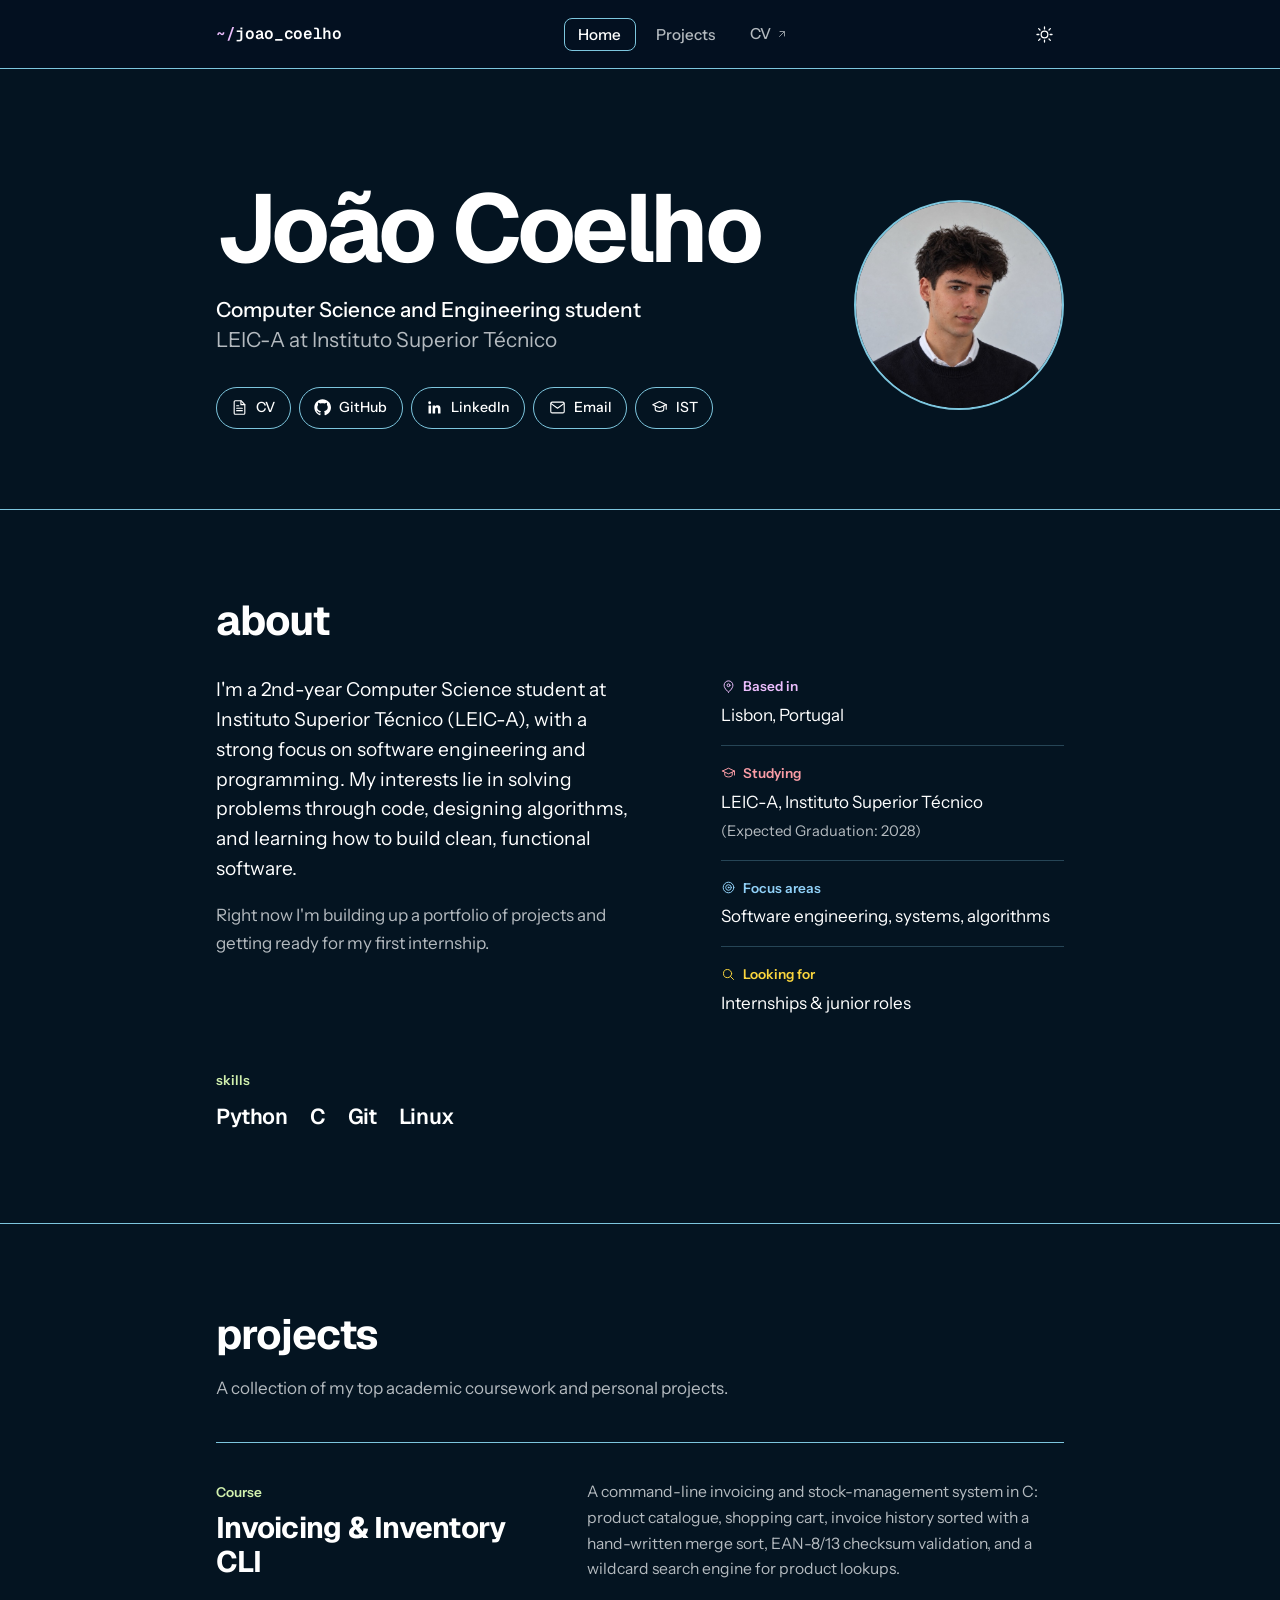
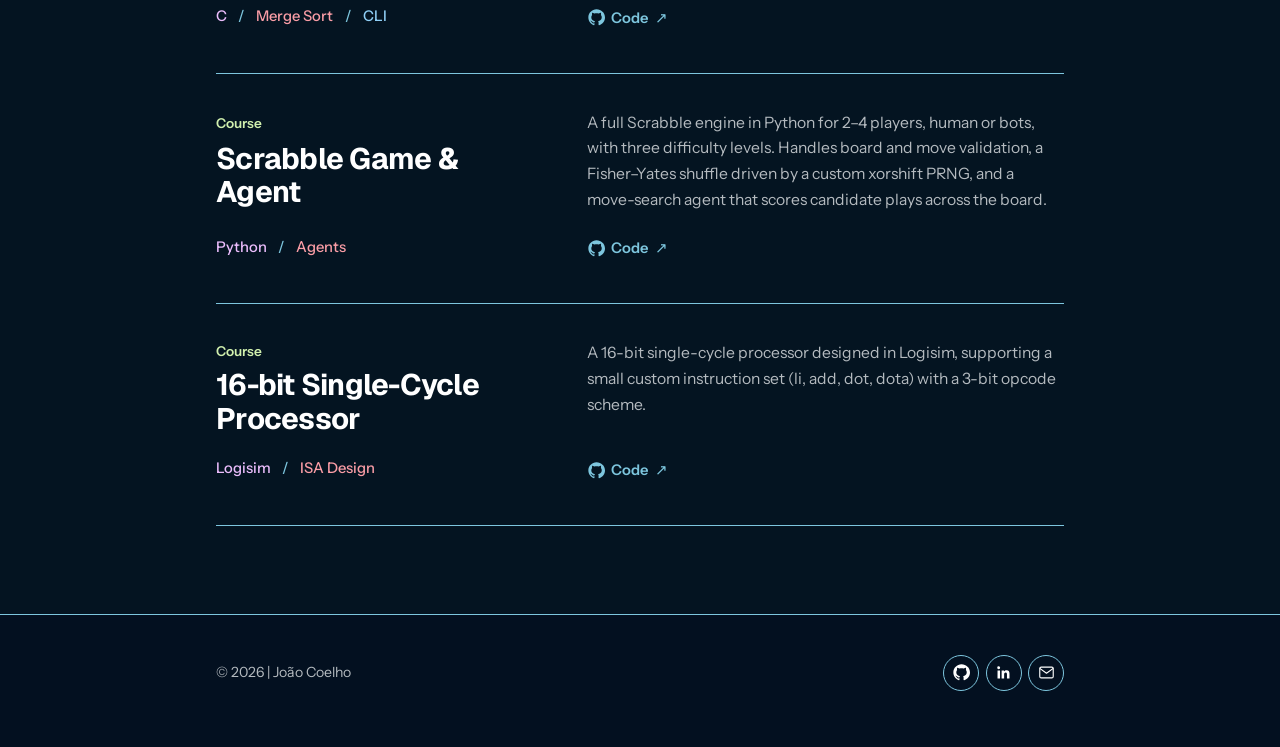
==== commit f6fedba8: "site v8 - cyber_blue biggest design change yet" ====
--- a/index.html
+++ b/index.html
@@ -1,20 +1,28 @@
 <!doctype html>
-<html lang="en">
+<html lang="en" class="dark">
 <head>
 <meta charset="UTF-8">
 <meta name="viewport" content="width=device-width, initial-scale=1">
+<meta name="theme-color" content="#031020">
 <title>João Coelho — Computer Science and Engineering Student</title>
 <meta name="description" content="Portfolio of João Coelho, Computer Science and Engineering student at Instituto Superior Técnico.">
 <link rel="icon" href="data:,">
 <link rel="stylesheet" href="css/style.css">
 </head>
 <body>
+<svg width="0" height="0" style="position:absolute" aria-hidden="true">
+  <symbol id="github" viewBox="0 0 24 24"><path fill="currentColor" d="M12 .5C5.65.5.5 5.65.5 12c0 5.08 3.29 9.39 7.86 10.91.58.1.79-.25.79-.56 0-.27-.01-1.17-.02-2.12-3.2.7-3.88-1.36-3.88-1.36-.52-1.34-1.28-1.69-1.28-1.69-1.04-.72.08-.7.08-.7 1.16.08 1.77 1.19 1.77 1.19 1.03 1.77 2.7 1.26 3.36.96.1-.75.4-1.26.73-1.55-2.55-.29-5.23-1.28-5.23-5.69 0-1.26.45-2.29 1.19-3.09-.12-.29-.52-1.47.11-3.06 0 0 .97-.31 3.18 1.18.92-.26 1.91-.39 2.89-.39.98 0 1.97.13 2.89.39 2.2-1.49 3.17-1.18 3.17-1.18.63 1.59.23 2.77.12 3.06.74.8 1.18 1.83 1.18 3.09 0 4.42-2.69 5.4-5.25 5.68.41.36.78 1.06.78 2.15 0 1.55-.01 2.8-.01 3.18 0 .31.21.67.8.56C20.71 21.38 24 17.08 24 12 24 5.65 18.85.5 12 .5z"/></symbol>
+  <symbol id="linkedin" viewBox="0 0 24 24"><path fill="currentColor" d="M20.45 20.45h-3.56v-5.57c0-1.33-.02-3.03-1.85-3.03-1.85 0-2.14 1.45-2.14 2.94v5.66H9.34V9h3.42v1.56h.05c.48-.9 1.64-1.85 3.38-1.85 3.61 0 4.28 2.38 4.28 5.47v6.27zM5.34 7.43a2.07 2.07 0 1 1 0-4.13 2.07 2.07 0 0 1 0 4.13zM7.12 20.45H3.56V9h3.56v11.45z"/></symbol>
+  <symbol id="mail" viewBox="0 0 24 24"><g fill="none" stroke="currentColor" stroke-width="1.6" stroke-linecap="round" stroke-linejoin="round"><rect x="2.5" y="4.5" width="19" height="15" rx="2"/><path d="M3 6.5l9 6.5 9-6.5"/></g></symbol>
+  <symbol id="cap" viewBox="0 0 24 24"><g fill="none" stroke="currentColor" stroke-width="1.6" stroke-linecap="round" stroke-linejoin="round"><path d="M2.5 8L12 3.5 21.5 8 12 12.5 2.5 8z"/><path d="M6 10.2v4.4c0 1.4 2.69 2.9 6 2.9s6-1.5 6-2.9v-4.4"/><path d="M21.5 8v6.5"/></g></symbol>
+  <symbol id="doc" viewBox="0 0 24 24"><g fill="none" stroke="currentColor" stroke-width="1.6" stroke-linecap="round" stroke-linejoin="round"><path d="M14.5 2.5H6a1.5 1.5 0 0 0-1.5 1.5v16A1.5 1.5 0 0 0 6 21.5h12a1.5 1.5 0 0 0 1.5-1.5V8L14.5 2.5z"/><path d="M14 2.5V8h5.5"/><path d="M8 13h8M8 16.5h8M8 9.5h3"/></g></symbol>
+</svg>
 <a class="skip-link" href="#main">Skip to content</a>
 
 <!-- HEADER -->
 <header class="site-header">
   <div class="wrap">
-    <a class="logo" href="index.html">joao_coelho<span>.dev</span></a>
+    <a class="logo" href="index.html"><span class="prefix">~/</span>joao_coelho</a>
 
     <nav aria-label="Primary">
       <ul class="nav-links" data-nav-links>
@@ -37,44 +45,26 @@
   </div>
 </header>
 
-<!-- PAGE BODY -->
 <main id="main">
 
-  <!-- 1st block -->
   <section class="hero" id="top">
     <div class="wrap hero-grid">
       <img class="avatar" src="assets/images/pfp.png" alt="Portrait of me" width="128" height="128">
       <div>
         <h1>João Coelho</h1>
-        <p class="role">Computer Science and Engineering Student — LEIC-A,
-Instituto Superior Técnico</p>
+        <p class="role">Computer Science and Engineering student
+LEIC-A at Instituto Superior Técnico</p>
         <div class="social-row">
-          <a class="social-link" href="cv.html" target="_blank" rel="noopener">
-            <svg viewBox="0 0 24 24" width="20" height="20" fill="none" stroke="currentColor" stroke-width="1.6" stroke-linecap="round" stroke-linejoin="round"><path d="M14.5 2.5H6a1.5 1.5 0 0 0-1.5 1.5v16A1.5 1.5 0 0 0 6 21.5h12a1.5 1.5 0 0 0 1.5-1.5V8L14.5 2.5z"/><path d="M14 2.5V8h5.5"/><path d="M8 13h8M8 16.5h8M8 9.5h3"/></svg>
-            <span>CV</span>
-          </a>
-          <a class="social-link" href="https://github.com/joaombmcoelho" target="_blank" rel="noopener">
-            <svg viewBox="0 0 24 24" width="20" height="20" fill="currentColor"><path d="M12 .5C5.65.5.5 5.65.5 12c0 5.08 3.29 9.39 7.86 10.91.58.1.79-.25.79-.56 0-.27-.01-1.17-.02-2.12-3.2.7-3.88-1.36-3.88-1.36-.52-1.34-1.28-1.69-1.28-1.69-1.04-.72.08-.7.08-.7 1.16.08 1.77 1.19 1.77 1.19 1.03 1.77 2.7 1.26 3.36.96.1-.75.4-1.26.73-1.55-2.55-.29-5.23-1.28-5.23-5.69 0-1.26.45-2.29 1.19-3.09-.12-.29-.52-1.47.11-3.06 0 0 .97-.31 3.18 1.18.92-.26 1.91-.39 2.89-.39.98 0 1.97.13 2.89.39 2.2-1.49 3.17-1.18 3.17-1.18.63 1.59.23 2.77.12 3.06.74.8 1.18 1.83 1.18 3.09 0 4.42-2.69 5.4-5.25 5.68.41.36.78 1.06.78 2.15 0 1.55-.01 2.8-.01 3.18 0 .31.21.67.8.56C20.71 21.38 24 17.08 24 12 24 5.65 18.85.5 12 .5z"/></svg>
-            GitHub
-          </a>
-          <a class="social-link" href="https://www.linkedin.com/in/joaombmcoelho" target="_blank" rel="noopener">
-            <svg viewBox="0 0 24 24" width="20" height="20" fill="currentColor"><path d="M20.45 20.45h-3.56v-5.57c0-1.33-.02-3.03-1.85-3.03-1.85 0-2.14 1.45-2.14 2.94v5.66H9.34V9h3.42v1.56h.05c.48-.9 1.64-1.85 3.38-1.85 3.61 0 4.28 2.38 4.28 5.47v6.27zM5.34 7.43a2.07 2.07 0 1 1 0-4.13 2.07 2.07 0 0 1 0 4.13zM7.12 20.45H3.56V9h3.56v11.45z"/></svg>
-            LinkedIn
-          </a>
-          <a class="social-link" href="mailto:joao.mbmc@gmail.com">
-            <svg viewBox="0 0 24 24" width="20" height="20" fill="none" stroke="currentColor" stroke-width="1.6" stroke-linecap="round" stroke-linejoin="round"><rect x="2.5" y="4.5" width="19" height="15" rx="2"/><path d="M3 6.5l9 6.5 9-6.5"/></svg>
-            <span>Email</span>
-          </a>
-          <a class="social-link" href="https://fenix.tecnico.ulisboa.pt/homepage/ist1117964" target="_blank" rel="noopener">
-            <svg viewBox="0 0 24 24" width="20" height="20" fill="none" stroke="currentColor" stroke-width="1.6" stroke-linecap="round" stroke-linejoin="round"><path d="M2.5 8L12 3.5 21.5 8 12 12.5 2.5 8z"/><path d="M6 10.2v4.4c0 1.4 2.69 2.9 6 2.9s6-1.5 6-2.9v-4.4"/><path d="M21.5 8v6.5"/></svg>
-            IST
-          </a>
+          <a class="social-link" href="cv.html" target="_blank" rel="noopener"><svg><use href="#doc"/></svg>CV</a>
+          <a class="social-link" href="https://github.com/joaombmcoelho" target="_blank" rel="noopener"><svg><use href="#github"/></svg>GitHub</a>
+          <a class="social-link" href="https://www.linkedin.com/in/joaombmcoelho" target="_blank" rel="noopener"><svg><use href="#linkedin"/></svg>LinkedIn</a>
+          <a class="social-link" href="mailto:joao.mbmc@gmail.com"><svg><use href="#mail"/></svg>Email</a>
+          <a class="social-link" href="https://fenix.tecnico.ulisboa.pt/homepage/ist1117964" target="_blank" rel="noopener"><svg><use href="#cap"/></svg>IST</a>
         </div>
       </div>
     </div>
   </section>
 
-  <!-- 2nd block -->
   <section class="block" id="about">
     <div class="wrap">
       <h2>about</h2>
@@ -89,7 +79,7 @@
           <dd>Lisbon, Portugal</dd>
         </div>
         <div class="fact">
-          <dt><svg viewBox="0 0 24 24" fill="none" stroke="currentColor" stroke-width="1.6" stroke-linecap="round" stroke-linejoin="round"><path d="M2.5 8L12 3.5 21.5 8 12 12.5 2.5 8z"/><path d="M6 10.2v4.4c0 1.4 2.69 2.9 6 2.9s6-1.5 6-2.9v-4.4"/><path d="M21.5 8v6.5"/></svg>Studying</dt>
+          <dt><svg><use href="#cap"/></svg>Studying</dt>
           <dd><p>LEIC-A, Instituto Superior Técnico</p> <span>(Expected Graduation: 2028)</span></dd>
         </div>
         <div class="fact">
@@ -114,134 +104,50 @@
     </div>
   </section>
 
-  <!-- 3rd block: projects -->
   <section class="block" id="projects">
     <div class="wrap">
       <h2>projects</h2>
-      <p class="section-lede">A collection of my top academic coursework and personal projects.
-</p>
+      <p class="section-lede">A collection of my top academic coursework and personal projects.</p>
 
+      <!-- To add a project, copy one <article> below. -->
       <div class="project-grid">
 
-        <!-- 1st project: invoicing system (C) -->
         <article class="project-card">
-          <div class="card-top">
-            <span class="tag">Systems Programming</span>
-            <span class="project-icon">
-              <svg viewBox="0 0 24 24" fill="none" stroke="currentColor" stroke-width="1.8" stroke-linecap="round" stroke-linejoin="round"><polyline points="4 17 10 11 4 5"/><line x1="12" y1="19" x2="20" y2="19"/></svg>
-            </span>
-          </div>
-          <h3>Invoicing &amp; Inventory CLI</h3>
+          <div class="card-top"><span class="origin">Course</span></div>
+          <h3><a href="https://github.com/joaombmcoelho/Invoicing_system-IAED" target="_blank" rel="noopener">Invoicing &amp; Inventory CLI</a></h3>
           <p>A command-line invoicing and stock-management system in C: product catalogue, shopping cart, invoice history sorted with a hand-written merge sort, EAN-8/13 checksum validation, and a wildcard search engine for product lookups.</p>
-          <div class="stack">
-            <span>C</span>
-            <span>Merge Sort</span>
-            <span>CLI</span>
-          </div>
-          <div class="links">
-            <a href="https://github.com/joaombmcoelho/Invoicing_system-IAED" target="_blank" rel="noopener">
-              <svg viewBox="0 0 24 24" width="18" height="18" fill="currentColor"><path d="M12 .5C5.65.5.5 5.65.5 12c0 5.08 3.29 9.39 7.86 10.91.58.1.79-.25.79-.56 0-.27-.01-1.17-.02-2.12-3.2.7-3.88-1.36-3.88-1.36-.52-1.34-1.28-1.69-1.28-1.69-1.04-.72.08-.7.08-.7 1.16.08 1.77 1.19 1.77 1.19 1.03 1.77 2.7 1.26 3.36.96.1-.75.4-1.26.73-1.55-2.55-.29-5.23-1.28-5.23-5.69 0-1.26.45-2.29 1.19-3.09-.12-.29-.52-1.47.11-3.06 0 0 .97-.31 3.18 1.18.92-.26 1.91-.39 2.89-.39.98 0 1.97.13 2.89.39 2.2-1.49 3.17-1.18 3.17-1.18.63 1.59.23 2.77.12 3.06.74.8 1.18 1.83 1.18 3.09 0 4.42-2.69 5.4-5.25 5.68.41.36.78 1.06.78 2.15 0 1.55-.01 2.8-.01 3.18 0 .31.21.67.8.56C20.71 21.38 24 17.08 24 12 24 5.65 18.85.5 12 .5z"/></svg>
-              <span>Code</span>
-            </a>
-          </div>
+          <div class="stack"><span>C</span><span>Merge Sort</span><span>CLI</span></div>
+          <div class="links"><a href="https://github.com/joaombmcoelho/Invoicing_system-IAED" target="_blank" rel="noopener"><svg><use href="#github"/></svg><span>Code</span></a></div>
         </article>
 
-        <!-- 2nd project: scrabble2 (Python / AI) -->
         <article class="project-card">
-          <div class="card-top">
-            <span class="tag">AI / Functional Programming</span>
-            <span class="project-icon">
-              <svg viewBox="0 0 24 24" fill="none" stroke="currentColor" stroke-width="1.8" stroke-linecap="round" stroke-linejoin="round"><rect x="3" y="3" width="7" height="7" rx="1"/><rect x="14" y="3" width="7" height="7" rx="1"/><rect x="3" y="14" width="7" height="7" rx="1"/><rect x="14" y="14" width="7" height="7" rx="1"/></svg>
-            </span>
-          </div>
-          <h3>Scrabble Game & Agent</h3>
+          <div class="card-top"><span class="origin">Course</span></div>
+          <h3><a href="https://github.com/joaombmcoelho/Scrabble2-FP" target="_blank" rel="noopener">Scrabble Game &amp; Agent</a></h3>
           <p>A full Scrabble engine in Python for 2–4 players, human or bots, with three difficulty levels. Handles board and move validation, a Fisher–Yates shuffle driven by a custom xorshift PRNG, and a move-search agent that scores candidate plays across the board.</p>
-          <div class="stack">
-            <span>Python</span>
-            <span>Agents</span>
-          </div>
-          <div class="links">
-            <a href="https://github.com/joaombmcoelho/Scrabble2-FP" target="_blank" rel="noopener">
-              <svg viewBox="0 0 24 24" width="18" height="18" fill="currentColor"><path d="M12 .5C5.65.5.5 5.65.5 12c0 5.08 3.29 9.39 7.86 10.91.58.1.79-.25.79-.56 0-.27-.01-1.17-.02-2.12-3.2.7-3.88-1.36-3.88-1.36-.52-1.34-1.28-1.69-1.28-1.69-1.04-.72.08-.7.08-.7 1.16.08 1.77 1.19 1.77 1.19 1.03 1.77 2.7 1.26 3.36.96.1-.75.4-1.26.73-1.55-2.55-.29-5.23-1.28-5.23-5.69 0-1.26.45-2.29 1.19-3.09-.12-.29-.52-1.47.11-3.06 0 0 .97-.31 3.18 1.18.92-.26 1.91-.39 2.89-.39.98 0 1.97.13 2.89.39 2.2-1.49 3.17-1.18 3.17-1.18.63 1.59.23 2.77.12 3.06.74.8 1.18 1.83 1.18 3.09 0 4.42-2.69 5.4-5.25 5.68.41.36.78 1.06.78 2.15 0 1.55-.01 2.8-.01 3.18 0 .31.21.67.8.56C20.71 21.38 24 17.08 24 12 24 5.65 18.85.5 12 .5z"/></svg>
-              <span>Code</span>
-            </a>
-          </div>
+          <div class="stack"><span>Python</span><span>Agents</span></div>
+          <div class="links"><a href="https://github.com/joaombmcoelho/Scrabble2-FP" target="_blank" rel="noopener"><svg><use href="#github"/></svg><span>Code</span></a></div>
         </article>
 
-        <!-- 3rd project: 16-bit processor (Logisim) -->
         <article class="project-card">
-          <div class="card-top">
-            <span class="tag">Computer Architecture</span>
-            <span class="project-icon">
-              <svg viewBox="0 0 24 24" fill="none" stroke="currentColor" stroke-width="1.8" stroke-linecap="round" stroke-linejoin="round"><rect x="6" y="6" width="12" height="12" rx="1"/><path d="M6 2v4M12 2v4M18 2v4M6 18v4M12 18v4M18 18v4M2 6h4M2 12h4M2 18h4M18 6h4M18 12h4M18 18h4"/></svg>
-            </span>
-          </div>
-          <h3>16-bit Single-Cycle Processor</h3>
+          <div class="card-top"><span class="origin">Course</span></div>
+          <h3><a href="https://github.com/joaombmcoelho/Mini-Transformer_P3-IAC" target="_blank" rel="noopener">16-bit Single-Cycle Processor</a></h3>
           <p>A 16-bit single-cycle processor designed in Logisim, supporting a small custom instruction set (li, add, dot, dota) with a 3-bit opcode scheme.</p>
-          <div class="stack">
-            <span>Logisim</span>
-            <span>ISA Design</span>
-          </div>
-          <div class="links">
-            <a href="https://github.com/joaombmcoelho/Mini-Transformer_P3-IAC" target="_blank" rel="noopener">
-              <svg viewBox="0 0 24 24" width="18" height="18" fill="currentColor"><path d="M12 .5C5.65.5.5 5.65.5 12c0 5.08 3.29 9.39 7.86 10.91.58.1.79-.25.79-.56 0-.27-.01-1.17-.02-2.12-3.2.7-3.88-1.36-3.88-1.36-.52-1.34-1.28-1.69-1.28-1.69-1.04-.72.08-.7.08-.7 1.16.08 1.77 1.19 1.77 1.19 1.03 1.77 2.7 1.26 3.36.96.1-.75.4-1.26.73-1.55-2.55-.29-5.23-1.28-5.23-5.69 0-1.26.45-2.29 1.19-3.09-.12-.29-.52-1.47.11-3.06 0 0 .97-.31 3.18 1.18.92-.26 1.91-.39 2.89-.39.98 0 1.97.13 2.89.39 2.2-1.49 3.17-1.18 3.17-1.18.63 1.59.23 2.77.12 3.06.74.8 1.18 1.83 1.18 3.09 0 4.42-2.69 5.4-5.25 5.68.41.36.78 1.06.78 2.15 0 1.55-.01 2.8-.01 3.18 0 .31.21.67.8.56C20.71 21.38 24 17.08 24 12 24 5.65 18.85.5 12 .5z"/></svg>
-              <span>Code</span>
-            </a>
-          </div>
+          <div class="stack"><span>Logisim</span><span>ISA Design</span></div>
+          <div class="links"><a href="https://github.com/joaombmcoelho/Mini-Transformer_P3-IAC" target="_blank" rel="noopener"><svg><use href="#github"/></svg><span>Code</span></a></div>
         </article>
-
-        <!-- ============================================================
-             TEMPLATE — copia este bloco (de <article> a </article>) para
-             dentro desta div .project-grid, antes deste comentário, para
-             adicionares um novo projeto.
-
-             Passos:
-             1. Ícone: troca o <path>/<rect>/<circle> dentro do
-                .project-icon por outro ícone (mesmo estilo: stroke,
-                sem fill) — fica à direita, ao lado da tag.
-             2. Tag / título / descrição / stack: texto direto, sem
-                data-i18n — o site é só em inglês. A descrição corta ao
-                fim de 3 linhas (line-clamp), por isso mantém-na curta.
-             3. Link do repositório: troca o href do <a> dentro de .links.
-             Não é preciso escolher cor nem imagem — os cartões são
-             monocromáticos, iguais ao resto do site.
-             ============================================================
-
-        <article class="project-card">
-          <div class="card-top">
-            <span class="tag">Category — Area</span>
-            <span class="project-icon">
-              <svg viewBox="0 0 24 24" fill="none" stroke="currentColor" stroke-width="1.8" stroke-linecap="round" stroke-linejoin="round"><circle cx="12" cy="12" r="8"/><path d="M12 8v8M8 12h8"/></svg>
-            </span>
-          </div>
-          <h3>Project Title</h3>
-          <p>One or two sentences: what it does, why it's interesting.</p>
-          <div class="stack">
-            <span>Tech 1</span>
-            <span>Tech 2</span>
-          </div>
-          <div class="links">
-            <a href="https://github.com/your-username/your-repo" target="_blank" rel="noopener">
-              <svg viewBox="0 0 24 24" width="18" height="18" fill="currentColor"><path d="M12 .5C5.65.5.5 5.65.5 12c0 5.08 3.29 9.39 7.86 10.91.58.1.79-.25.79-.56 0-.27-.01-1.17-.02-2.12-3.2.7-3.88-1.36-3.88-1.36-.52-1.34-1.28-1.69-1.28-1.69-1.04-.72.08-.7.08-.7 1.16.08 1.77 1.19 1.77 1.19 1.03 1.77 2.7 1.26 3.36.96.1-.75.4-1.26.73-1.55-2.55-.29-5.23-1.28-5.23-5.69 0-1.26.45-2.29 1.19-3.09-.12-.29-.52-1.47.11-3.06 0 0 .97-.31 3.18 1.18.92-.26 1.91-.39 2.89-.39.98 0 1.97.13 2.89.39 2.2-1.49 3.17-1.18 3.17-1.18.63 1.59.23 2.77.12 3.06.74.8 1.18 1.83 1.18 3.09 0 4.42-2.69 5.4-5.25 5.68.41.36.78 1.06.78 2.15 0 1.55-.01 2.8-.01 3.18 0 .31.21.67.8.56C20.71 21.38 24 17.08 24 12 24 5.65 18.85.5 12 .5z"/></svg>
-              <span>Code</span>
-            </a>
-          </div>
-        </article>
-        -->
       </div>
     </div>
   </section>
 
 </main>
 
-<!-- FOOTER -->
 <footer class="site-footer">
   <div class="wrap">
     <p>&copy; 2026 | João Coelho</p>
     <div class="footer-icons">
-      <a href="https://github.com/joaombmcoelho" target="_blank" rel="noopener" aria-label="GitHub"><svg viewBox="0 0 24 24" width="20" height="20" fill="currentColor"><path d="M12 .5C5.65.5.5 5.65.5 12c0 5.08 3.29 9.39 7.86 10.91.58.1.79-.25.79-.56 0-.27-.01-1.17-.02-2.12-3.2.7-3.88-1.36-3.88-1.36-.52-1.34-1.28-1.69-1.28-1.69-1.04-.72.08-.7.08-.7 1.16.08 1.77 1.19 1.77 1.19 1.03 1.77 2.7 1.26 3.36.96.1-.75.4-1.26.73-1.55-2.55-.29-5.23-1.28-5.23-5.69 0-1.26.45-2.29 1.19-3.09-.12-.29-.52-1.47.11-3.06 0 0 .97-.31 3.18 1.18.92-.26 1.91-.39 2.89-.39.98 0 1.97.13 2.89.39 2.2-1.49 3.17-1.18 3.17-1.18.63 1.59.23 2.77.12 3.06.74.8 1.18 1.83 1.18 3.09 0 4.42-2.69 5.4-5.25 5.68.41.36.78 1.06.78 2.15 0 1.55-.01 2.8-.01 3.18 0 .31.21.67.8.56C20.71 21.38 24 17.08 24 12 24 5.65 18.85.5 12 .5z"/></svg></a>
-      <a href="https://www.linkedin.com/in/joaombmcoelho" target="_blank" rel="noopener" aria-label="LinkedIn"><svg viewBox="0 0 24 24" width="20" height="20" fill="currentColor"><path d="M20.45 20.45h-3.56v-5.57c0-1.33-.02-3.03-1.85-3.03-1.85 0-2.14 1.45-2.14 2.94v5.66H9.34V9h3.42v1.56h.05c.48-.9 1.64-1.85 3.38-1.85 3.61 0 4.28 2.38 4.28 5.47v6.27zM5.34 7.43a2.07 2.07 0 1 1 0-4.13 2.07 2.07 0 0 1 0 4.13zM7.12 20.45H3.56V9h3.56v11.45z"/></svg></a>
-      <a href="mailto:joao.mbmc@gmail.com" aria-label="Email"><svg viewBox="0 0 24 24" width="20" height="20" fill="none" stroke="currentColor" stroke-width="1.6" stroke-linecap="round" stroke-linejoin="round"><rect x="2.5" y="4.5" width="19" height="15" rx="2"/><path d="M3 6.5l9 6.5 9-6.5"/></svg></a>
+      <a href="https://github.com/joaombmcoelho" target="_blank" rel="noopener" aria-label="GitHub"><svg><use href="#github"/></svg></a>
+      <a href="https://www.linkedin.com/in/joaombmcoelho" target="_blank" rel="noopener" aria-label="LinkedIn"><svg><use href="#linkedin"/></svg></a>
+      <a href="mailto:joao.mbmc@gmail.com" aria-label="Email"><svg><use href="#mail"/></svg></a>
     </div>
   </div>
 </footer>
--- a/css/style.css
+++ b/css/style.css
@@ -1,291 +1,357 @@
-/* =========================================================
-   Portfolio — minimalist black & white theme
-   Type: IBM Plex Sans (body/display) + IBM Plex Mono (code/labels) —
-   one type family designed together.
-   ========================================================= */
-
-@import url('https://fonts.googleapis.com/css2?family=IBM+Plex+Sans:wght@400;500;600;700&family=IBM+Plex+Mono:wght@400;500&display=swap');
+/* Portfolio: flat navy (dark) / light blue (light), one cyan accent, no glows.
+   Fonts are self-hosted so the site, cv.html and the CV PDFs use the same files. */
+@font-face { font-family: 'Geist'; font-weight: 600; font-display: swap; src: url('../assets/fonts/geist-latin-600-normal.woff2') format('woff2'); }
+@font-face { font-family: 'Geist'; font-weight: 700; font-display: swap; src: url('../assets/fonts/geist-latin-700-normal.woff2') format('woff2'); }
+@font-face { font-family: 'Geist Mono'; font-weight: 600; font-display: swap; src: url('../assets/fonts/geist-mono-latin-600-normal.woff2') format('woff2'); }
+@font-face { font-family: 'Instrument Sans'; font-weight: 400; font-display: swap; src: url('../assets/fonts/instrument-sans-latin-400-normal.woff2') format('woff2'); }
+@font-face { font-family: 'Instrument Sans'; font-weight: 500; font-display: swap; src: url('../assets/fonts/instrument-sans-latin-500-normal.woff2') format('woff2'); }
+@font-face { font-family: 'Instrument Sans'; font-weight: 600; font-display: swap; src: url('../assets/fonts/instrument-sans-latin-600-normal.woff2') format('woff2'); }
+@font-face { font-family: 'Instrument Sans'; font-style: italic; font-weight: 400; font-display: swap; src: url('../assets/fonts/instrument-sans-latin-400-italic.woff2') format('woff2'); }
 
 :root {
-  --bg: #ffffff;
-  --bg-soft: #f6f6f6;
-  --text: #0a0a0a;
-  --text-soft: #5c5c5c;
-  --border: #e2e2e2;
-  --border-strong: #0a0a0a;
-  --focus: #0a0a0a;
-
-  --font-sans: 'IBM Plex Sans', -apple-system, BlinkMacSystemFont, 'Segoe UI', sans-serif;
-  --font-mono: 'IBM Plex Mono', 'SFMono-Regular', Menlo, monospace;
-
-  --max-w: 880px;
-  --gutter: clamp(1.25rem, 4vw, 3rem);
-
-  --transition: 180ms ease;
-}
-
-html.dark {
-  --bg: #0a0a0a;
-  --bg-soft: #141414;
-  --text: #f5f5f5;
-  --text-soft: #9a9a9a;
-  --border: #262626;
-  --border-strong: #f5f5f5;
-  --focus: #f5f5f5;
-}
+  /* base palette: same hues as the VS Code theme, background ~1pt darker,
+     light blues ~1pt lighter. No mid blue any more — white + light blue. */
+  --bg: #041421;
+  --chrome: #031020;
+  --text: #ffffff;
+  --text-soft: #b4babf;
+  --border: #7dc6de;
+  --border-soft: rgba(125,198,222,.28);
+  --border-strong: #7dc6de;
+  --accent: #7dc6de;
+  --hover-bg: #7dc6de;      /* hover fill for pills / icon buttons = same as the lines */
+  --hover-fg: #041421;
+  --focus: #fad53d;
+
+  /* syntax colours (from the editor theme), used sparingly, in this
+     order of importance: lilac > salmon > light blue > yellow > green */
+  --syn-1: #ebbdfc;
+  --syn-2: #fa9da6;
+  --syn-3: #90d0f7;
+  --syn-4: #fad53d;
+  --syn-5: #d1f0ae;
+
+  --font-display: 'Geist', 'Helvetica Neue', Arial, sans-serif;
+  --font-sans: 'Instrument Sans', -apple-system, 'Segoe UI', sans-serif;
+  --font-mono: 'Geist Mono', 'SFMono-Regular', Menlo, monospace;
+
+  --max-w: 960px;
+  --gutter: clamp(1.25rem, 5vw, 3.5rem);
+  --transition: 160ms ease;
+}
+/* Light mode = the dark theme inverted: one light-blue canvas, navy lines/text/hover. */
+html:not(.dark) {
+  --bg: #e8f2fc; --chrome: #dfedfa;
+  --text: #0b2b4a; --text-soft: #4d6580;
+  --border: #0b2b4a; --border-soft: rgba(11,43,74,.22); --border-strong: #0b2b4a;
+  --accent: #17698c;
+  --hover-bg: #0b2b4a; --hover-fg: #e8f2fc;
+  --focus: #b38600;
+  --syn-1: #8a3fb8; --syn-2: #c43d54; --syn-3: #1f6fb0; --syn-4: #9a7300; --syn-5: #3f7d20;
+}
+html:not(.dark) .avatar { border-color: var(--text); }
 
 * { box-sizing: border-box; }
-
 html { -webkit-text-size-adjust: 100%; scroll-behavior: smooth; }
-
 @media (prefers-reduced-motion: reduce) {
   html { scroll-behavior: auto; }
   * { animation-duration: 0.01ms !important; transition-duration: 0.01ms !important; }
 }
-
-body {
-  margin: 0;
-  background: var(--bg);
-  color: var(--text);
-  font-family: var(--font-sans);
-  font-size: 16px;
-  line-height: 1.6;
-  transition: background var(--transition), color var(--transition);
-  -webkit-font-smoothing: antialiased;
-}
-
+body { margin: 0; background: var(--bg); color: var(--text); font-family: var(--font-sans); font-size: 17px; line-height: 1.65; -webkit-font-smoothing: antialiased; }
 a { color: inherit; text-decoration: none; }
 img { max-width: 100%; display: block; }
-
-/* Offset in-page anchor targets so the sticky header never covers them */
+::selection { background: var(--hover-bg); color: var(--hover-fg); }
 section[id] { scroll-margin-top: 80px; }
-
 .wrap { max-width: var(--max-w); margin: 0 auto; padding: 0 var(--gutter); }
 
-/* Skip link */
-.skip-link {
-  position: absolute;
-  left: -9999px;
-  top: 0;
-  background: var(--text);
-  color: var(--bg);
-  padding: 0.75rem 1rem;
-  z-index: 100;
-  font-family: var(--font-mono);
-  font-size: 0.85rem;
-}
+.skip-link { position: absolute; left: -9999px; top: 0; background: var(--accent); color: var(--bg); padding: .75rem 1rem; z-index: 100; font-size: .9rem; }
 .skip-link:focus { left: var(--gutter); top: 1rem; }
-
-a:focus-visible, button:focus-visible { outline: 2px solid var(--focus); outline-offset: 3px; }
-
-/* =========================================================
-   Header / nav — solid background, no glass/blur effects
-   ========================================================= */
-.site-header { position: sticky; top: 0; z-index: 50; background: var(--bg); border-bottom: 1px solid var(--border); }
-.site-header .wrap { display: flex; align-items: center; justify-content: space-between; height: 64px; }
-
-.logo { font-family: var(--font-mono); font-weight: 500; font-size: 0.95rem; }
-.logo span { color: var(--text-soft); }
-
-.nav-links { display: flex; align-items: center; gap: 1.75rem; list-style: none; margin: 0; padding: 0; }
-.nav-links a { font-size: 0.92rem; font-weight: 500; padding: 0.25rem 0.1rem; border-bottom: 1px solid transparent; transition: border-color var(--transition), color var(--transition); }
-.nav-links a:hover { border-color: var(--text); }
-.nav-links a[aria-current="page"] { border-color: var(--text); }
-.nav-links a.nav-cv { display: inline-flex; align-items: center; gap: 0.3rem; }
-.nav-links a.nav-cv .ext-icon { opacity: 0.6; }
-
-.header-actions { display: flex; align-items: center; gap: 1rem; }
-
-/* Theme toggle */
-.theme-toggle {
-  width: 38px;
-  height: 38px;
-  display: inline-flex;
-  align-items: center;
-  justify-content: center;
-  border: 1px solid var(--border);
-  border-radius: 50%;
-  background: transparent;
-  color: var(--text);
-  cursor: pointer;
-  transition: border-color var(--transition), transform 120ms ease;
-}
-.theme-toggle:hover { border-color: var(--border-strong); }
-.theme-toggle:active { transform: scale(0.92); }
-.theme-toggle svg { width: 18px; height: 18px; }
+a:focus-visible, button:focus-visible { outline: 2px solid var(--focus); outline-offset: 3px; border-radius: 4px; }
+
+/* ---------- Header ---------- */
+.site-header { position: sticky; top: 0; z-index: 50; background: var(--chrome); border-bottom: 1px solid var(--border); }
+.site-header .wrap { display: flex; align-items: center; justify-content: space-between; height: 68px; }
+.logo { font-family: var(--font-mono); font-weight: 600; font-size: 1rem; letter-spacing: -0.02em; }
+.logo .prefix { color: var(--syn-1); }
+.nav-links { display: flex; align-items: center; gap: .35rem; list-style: none; margin: 0; padding: 0; }
+/* menu items: dashed outline on hover, solid when clicked / current page */
+.nav-links a { font-size: .95rem; font-weight: 500; color: var(--text-soft); padding: .35rem .85rem; border: 1px dashed transparent; border-radius: 8px; transition: color var(--transition), border-color var(--transition); }
+.nav-links a:hover { color: var(--text); border-color: var(--border-strong); }
+.nav-links a:active, .nav-links a[aria-current="page"] { color: var(--text); border-style: solid; border-color: var(--border-strong); }
+.nav-links a.nav-cv { display: inline-flex; align-items: center; gap: .3rem; }
+.nav-links a.nav-cv .ext-icon { opacity: .8; }
+.header-actions { display: flex; align-items: center; gap: .5rem; }
+
+.theme-toggle, .nav-toggle { width: 40px; height: 40px; display: inline-flex; align-items: center; justify-content: center; border: 1px dashed transparent; border-radius: 50%; background: transparent; color: var(--text); cursor: pointer; transition: border-color var(--transition); }
+.theme-toggle:hover, .nav-toggle:hover { border-color: var(--border-strong); }
+.theme-toggle:active, .nav-toggle:active, .nav-toggle[aria-expanded="true"] { border-style: solid; border-color: var(--border-strong); }
+.theme-toggle svg, .nav-toggle svg { width: 19px; height: 19px; }
 .theme-toggle .icon-moon { display: none; }
 html.dark .theme-toggle .icon-sun { display: none; }
 html.dark .theme-toggle .icon-moon { display: inline-block; }
-
-/* Mobile nav toggle */
-.nav-toggle {
-  display: none;
-  width: 38px;
-  height: 38px;
-  border: 1px solid var(--border);
-  border-radius: 8px;
+.nav-toggle { display: none; }
+
+@media (max-width: 720px) {
+  .nav-toggle { display: inline-flex; }
+  .nav-links { position: fixed; inset: 68px 0 auto 0; flex-direction: column; align-items: flex-start; gap: 0; background: var(--chrome); border-bottom: 1px solid var(--border); padding: .6rem var(--gutter) 1rem; transform: translateY(-8px); opacity: 0; pointer-events: none; transition: transform var(--transition), opacity var(--transition); }
+  .nav-links.open { transform: none; opacity: 1; pointer-events: auto; }
+  .nav-links li { width: 100%; }
+  .nav-links li { margin-top: .35rem; }
+  .nav-links a { display: block; padding: .7rem .9rem; font-size: 1.05rem; }
+  .nav-links a.nav-cv { display: flex; }
+}
+
+/* ---------- Hero ---------- */
+.hero { padding: clamp(3.5rem, 10vw, 7rem) 0 clamp(3rem, 7vw, 5rem); }
+.hero-grid { display: grid; grid-template-columns: 1fr auto; gap: clamp(2rem, 6vw, 5rem); align-items: center; }
+.hero-grid > img { order: 2; }
+.avatar { width: clamp(150px, 20vw, 210px); height: auto; aspect-ratio: 1 / 1; border-radius: 50%; object-fit: cover; background: var(--chrome); border: 2px solid var(--border); }
+.hero h1 { font-family: var(--font-display); font-size: clamp(3rem, 9vw, 6rem); font-weight: 700; line-height: .98; letter-spacing: -0.04em; margin: 0 0 1.25rem; }
+.hero .role { font-size: clamp(1.05rem, 2vw, 1.3rem); color: var(--text-soft); margin: 0 0 2rem; white-space: pre-line; line-height: 1.45; }
+.hero .role::first-line { color: var(--text); font-weight: 500; }
+
+.social-row { display: flex; flex-wrap: wrap; align-items: center; gap: .5rem .5rem; }
+.social-link { display: inline-flex; align-items: center; gap: .5rem; padding: .5rem .9rem; border: 1px solid var(--border-strong); border-radius: 999px; font-size: .88rem; font-weight: 500; color: var(--text);  transition: border-color var(--transition), background var(--transition), color var(--transition); }
+.social-link:hover { border-color: var(--hover-bg); background: var(--hover-bg); color: var(--hover-fg); }
+.social-link svg { width: 17px; height: 17px; flex-shrink: 0; }
+
+@media (max-width: 720px) {
+  .hero-grid { grid-template-columns: 1fr; }
+  .hero-grid > img { order: -1; }
+  .avatar { width: 112px; }
+}
+
+/* ---------- Sections ---------- */
+section.block { padding: clamp(3rem, 7vw, 5.5rem) 0; border-top: 1px solid var(--border); }
+.block h2 { font-family: var(--font-display); font-size: clamp(1.9rem, 4vw, 2.6rem); font-weight: 700; letter-spacing: -0.03em; line-height: 1.1; margin: 0 0 2rem; }
+
+#about .wrap { display: grid; grid-template-columns: minmax(0, 1.25fr) minmax(0, 1fr); column-gap: clamp(2rem, 6vw, 5rem); }
+#about h2 { grid-column: 1 / -1; }
+.about-text { grid-column: 1; }
+.about-text p { max-width: 62ch; margin: 0 0 1.1rem; }
+.about-text p:first-child { font-size: 1.2rem; line-height: 1.55; }
+.about-text p:last-child { color: var(--text-soft); margin-bottom: 0; }
+
+.facts { grid-column: 2; grid-row: 2; margin: 0; align-self: start; }
+.fact { padding: 1rem 0; border-top: 1px solid var(--border-soft); }
+.fact:first-child { border-top: 0; padding-top: 0; }
+.fact dt { display: flex; align-items: center; gap: .45rem; font-size: .85rem; font-weight: 600; color: var(--accent); margin: 0 0 .2rem; }
+.fact dt svg { width: 15px; height: 15px; flex-shrink: 0; }
+.fact dd { margin: 0; }
+/* labels read like object keys: one editor colour each, in order of importance */
+.fact:nth-child(1) dt { color: var(--syn-1); }
+.fact:nth-child(2) dt { color: var(--syn-2); }
+.fact:nth-child(3) dt { color: var(--syn-3); }
+.fact:nth-child(4) dt { color: var(--syn-4); }
+.fact dd p { margin: 0; }
+.fact dd span { color: var(--text-soft); font-size: .92rem; }
+
+.skills-compact { grid-column: 1 / -1; grid-row: 3; margin-top: 2.25rem; }
+.skills-label { font-size: .85rem; font-weight: 600; color: var(--syn-5); margin: 0 0 .5rem; }
+.skill-list { display: flex; flex-wrap: wrap; gap: .3rem 1.4rem; list-style: none; padding: 0; margin: 0; font-family: var(--font-display); font-size: 1.35rem; font-weight: 600; letter-spacing: -0.02em; }
+
+@media (max-width: 760px) {
+  #about .wrap { display: block; }
+  .facts { margin-top: 2.25rem; }
+}
+
+.section-lede { color: var(--text-soft); max-width: 56ch; margin: -1rem 0 2.5rem; }
+
+/* ---------- Projects: a ruled list, not a card grid ---------- */
+.project-grid { border-bottom: 1px solid var(--border); }
+.project-card { position: relative; display: grid; grid-template-columns: minmax(0, .9fr) minmax(0, 1.4fr); column-gap: clamp(1.5rem, 5vw, 4rem); row-gap: .35rem; padding: 2.25rem 0 2.25rem 0; border-top: 1px solid var(--border); transition: padding var(--transition), background var(--transition); }
+.project-card::before { content: ""; position: absolute; left: 0; top: -1px; width: 0; height: 2px; background: var(--hover-bg); transition: width 260ms ease; }
+.project-card:hover::before { width: 100%; }
+
+.card-top { grid-column: 1; grid-row: 1; display: flex; flex-wrap: wrap; align-items: center; gap: .35rem .7rem; }
+/* coursework label above each project title */
+.origin { font-size: .85rem; font-weight: 600; color: var(--syn-5); }
+.project-card h3 { grid-column: 1; grid-row: 2; margin: 0; font-family: var(--font-display); font-size: clamp(1.4rem, 2.6vw, 1.85rem); font-weight: 700; line-height: 1.12; letter-spacing: -0.025em; transition: color var(--transition); }
+.project-card:hover h3 a { text-decoration: underline; text-decoration-thickness: 2px; text-decoration-color: var(--hover-bg); text-underline-offset: 7px; }
+.project-card h3 a { color: inherit; }
+.project-card h3 a::after { content: ""; position: absolute; inset: 0; }
+.project-card h3 a:focus-visible { outline-offset: 6px; }
+.project-card p { grid-column: 2; grid-row: 1 / span 2; margin: 0; color: var(--text-soft); font-size: .98rem; }
+.project-card .stack { grid-column: 1; grid-row: 3; display: flex; flex-wrap: wrap; gap: .1rem .7rem; margin-top: 1rem; font-size: .92rem; font-weight: 500; color: var(--text-soft); }
+.project-card .stack span + span::before { content: "/"; margin-right: .7rem; color: var(--border); }
+/* stack items take the editor colours by position, most important first.
+   Items 4 and 5 only appear if a project lists that many. */
+.project-card .stack span:nth-child(1) { color: var(--syn-1); }
+.project-card .stack span:nth-child(2) { color: var(--syn-2); }
+.project-card .stack span:nth-child(3) { color: var(--syn-3); }
+.project-card .stack span:nth-child(4) { color: var(--syn-4); }
+.project-card .stack span:nth-child(5) { color: var(--syn-5); }
+.project-card .links { grid-column: 2; grid-row: 3; display: flex; gap: .5rem; margin-top: .7rem; margin-left: -.8rem; }
+.project-card .links a { position: relative; z-index: 1; display: inline-flex; align-items: center; gap: .4rem; padding: .35rem .8rem; border: 1px dashed transparent; border-radius: 8px; font-size: .92rem; font-weight: 600; color: var(--accent); transition: color var(--transition), border-color var(--transition); }
+.project-card .links a::after { content: "\2197"; font-weight: 500; }
+.project-card .links a:hover { color: var(--text); border-color: var(--border-strong); }
+.project-card .links a:active { border-style: solid; border-color: var(--border-strong); }
+.project-card .links svg { width: 17px; height: 17px; flex-shrink: 0; }
+
+@media (max-width: 720px) {
+  .project-card { display: flex; flex-direction: column; gap: .5rem; }
+  .project-card .stack { margin-top: .4rem; }
+  .project-card .links { margin-top: .2rem; }
+}
+
+/* ---------- Footer ---------- */
+.site-footer { padding: 2.5rem 0 3.5rem; border-top: 1px solid var(--border); background: var(--chrome); }
+.site-footer .wrap { display: flex; align-items: center; justify-content: space-between; flex-wrap: wrap; gap: 1rem; }
+.site-footer p { margin: 0; font-size: .88rem; color: var(--text-soft); }
+.footer-icons { display: flex; gap: .4rem; }
+.footer-icons a { width: 36px; height: 36px; border: 1px solid var(--border-strong); border-radius: 50%; display: inline-flex; align-items: center; justify-content: center; color: var(--text); transition: border-color var(--transition), color var(--transition), background var(--transition); }
+.footer-icons a:hover { border-color: var(--hover-bg); background: var(--hover-bg); color: var(--hover-fg); }
+.footer-icons svg { width: 17px; height: 17px; }
+
+/* ---------- CV page: one column, plain text (ATS-friendly). Screen and PDF share
+   this file; the only differences live in the print / pdf-mode blocks at the end. ---------- */
+.cv-toolbar { position: fixed; top: 1rem; right: 1rem; z-index: 50; display: flex; align-items: center; gap: .5rem; padding: .4rem; background: var(--bg); border: 1px solid var(--border); border-radius: 999px; }
+.cv-toolbar .divider { width: 1px; height: 22px; background: var(--border); flex-shrink: 0; }
+.cv-toolbar > button, .cv-toolbar > a { width: 36px; height: 36px; display: inline-flex; align-items: center; justify-content: center; border: 1px dashed transparent; border-radius: 50%; background: transparent; color: var(--text); cursor: pointer; flex-shrink: 0; transition: border-color var(--transition); }
+.cv-toolbar > button:hover, .cv-toolbar > a:hover { background: transparent; color: var(--text); border-color: var(--border-strong); }
+.cv-toolbar > button:active, .cv-toolbar > a:active { border-style: solid; border-color: var(--border-strong); }
+.cv-toolbar > button svg, .cv-toolbar > a svg { width: 16px; height: 16px; }
+@media (max-width: 640px) {
+  .cv-toolbar { top: .6rem; right: .6rem; gap: .3rem; padding: .3rem; }
+  .cv-toolbar > button, .cv-toolbar > a, .lang-switch, .lang-switch button { width: 32px; height: 32px; }
+  .lang-switch { width: auto; }
+}
+
+/* Language switch (segmented control) — only used on this page, screen only */
+.lang-switch { display: inline-flex; align-items: center; border: 0; border-radius: 999px; padding: 0; height: 36px; box-sizing: border-box; gap: 0; flex-shrink: 0; }
+.lang-switch button {
+  border: 1px dashed transparent;
   background: transparent;
-  color: var(--text);
+  color: var(--text-soft);
+  font-family: var(--font-sans);
+  font-size: 0.78rem;
+  font-weight: 600;
+  letter-spacing: 0.02em;
+  padding: 0;
+  width: 36px;
+  height: 36px;
+  border-radius: 50%;
+  cursor: pointer;
+  transition: border-color var(--transition), color var(--transition);
+}
+.lang-switch button:hover { color: var(--text); border-color: var(--border-strong); }
+.lang-switch button[aria-pressed="true"], .lang-switch button:active { color: var(--text); border-style: solid; border-color: var(--border-strong); }
+
+/* Layout — single column. On screen it sits in a bordered "sheet";
+   in print (see bottom) that chrome disappears and it becomes the page. */
+.cv-page {
+  max-width: 760px;
+  margin: 0 auto;
+  min-height: 100vh;
+  border-left: 1px solid var(--border);
+  border-right: 1px solid var(--border);
+  padding: 3.5rem 2.5rem 2.5rem;
+  font-size: 1rem;
+}
+@media (max-width: 640px) { .cv-page { padding: 4.5rem 1.1rem 2rem; } }
+
+/* Header — photo (screen only) + name + role */
+.cv-header { display: flex; align-items: center; gap: 1rem; margin-bottom: 0.9rem; }
+.cv-avatar { width: 56px; height: 56px; border-radius: 50%; object-fit: cover; border: 1px solid var(--border); background: var(--bg); flex-shrink: 0; }
+.cv-header h1 { font-family: var(--font-display); font-weight: 700; letter-spacing: -0.03em; font-size: 1.75rem; margin: 0 0 0.2rem; line-height: 1.2; }
+.cv-header .cv-role { font-family: var(--font-sans); font-size: 0.88rem; color: var(--text-soft); margin: 0; }
+
+/* Contact line — icon before every value. Prefers one row (nowrap
+   per item + tight gaps), but wraps to a second line if the 5 items
+   don't fit — the 5 items combined are wider than .cv-page ever gets,
+   even at its max-width, so a hard nowrap+overflow:hidden here was
+   silently clipping the tail item (github.io link, then Lisbon,
+   Portugal) instead of just wrapping it down. Wrapping loses no
+   information; a single cut-off line does. */
+/* Note: spacing here uses margin, not flex `gap` — wkhtmltopdf's
+   rendering engine (used for the PDF) doesn't support `gap` on
+   flexbox, so margins are the one method that looks the same in
+   both the browser and the generated PDF. */
+.cv-contact-line {
+  list-style: none;
+  display: flex;
+  flex-wrap: wrap;
   align-items: center;
-  justify-content: center;
-  cursor: pointer;
-}
-.nav-toggle svg { width: 18px; height: 18px; }
-
-@media (max-width: 720px) {
-  .header-actions { gap: 0.5rem; }
-  .logo { font-size: 0.85rem; }
-  .nav-toggle { display: inline-flex; }
-  .nav-links {
-    position: fixed;
-    inset: 64px 0 auto 0;
-    flex-direction: column;
-    align-items: flex-start;
-    gap: 0;
-    background: var(--bg);
-    border-bottom: 1px solid var(--border);
-    padding: 0.5rem var(--gutter) 1rem;
-    transform: translateY(-8px);
-    opacity: 0;
-    pointer-events: none;
-    transition: transform var(--transition), opacity var(--transition);
-  }
-  .nav-links.open { transform: translateY(0); opacity: 1; pointer-events: auto; }
-  .nav-links li { width: 100%; }
-  .nav-links a { display: block; padding: 0.85rem 0; border-bottom: 1px solid var(--border); }
-  .nav-links a.nav-cv { display: flex; align-items: center; justify-content: space-between; }
-}
-
-@media (max-width: 380px) { .logo span { display: none; } }
+  margin: 0 0 1.4rem;
+  padding: 0;
+}
+.cv-contact-line li { display: flex; align-items: center; font-size: 0.82rem; white-space: nowrap; margin: 0 1rem 0.3rem 0; }
+.cv-contact-line svg { width: 13px; height: 13px; flex-shrink: 0; color: var(--text-soft); margin-right: 0.35rem; }
+.cv-contact-line a { text-decoration: none; }
+.cv-contact-line a:hover { text-decoration: underline; }
+@media (max-width: 640px) {
+  .cv-contact-line li { font-size: 0.7rem; margin: 0 0.6rem 0.3rem 0; }
+}
+
+/* Section blocks (Profile / Education / Experience / Projects / Skills / Languages) */
+.cv-main h2.cv-section-title { font-family: var(--font-display); font-size: 0.95rem; font-weight: 700; color: var(--text); margin: 0 0 0.8rem; padding-left: 0.55rem; border-left: 3px solid var(--text); text-transform: uppercase; letter-spacing: 0.03em; }
+
+.cv-block { margin-bottom: 1.6rem; }
+.cv-block:last-child { margin-bottom: 0; }
+.cv-summary { font-size: 0.97rem; max-width: 68ch; margin: 0; color: var(--text); }
+
+/* Entries — every entry (education / experience / project) shares the
+   same two-row header: name+meta on row 1 (date, or the course for
+   projects), sub-detail+extra on row 2 (institution/company+location,
+   or institution+tech-stack for projects). No separate tag row. */
+.cv-entry { padding-bottom: 0.95rem; margin-bottom: 0.95rem; border-bottom: 1px solid var(--border); }
+.cv-entry:last-child { border-bottom: none; margin-bottom: 0; padding-bottom: 0; }
+
+.cv-entry-row { display: flex; justify-content: space-between; align-items: baseline; }
+.cv-entry-row h3 { margin: 0 0.6rem 0 0; font-family: var(--font-display); font-weight: 600; letter-spacing: -0.015em; font-size: 1.05rem; }
+.cv-entry-meta { font-family: var(--font-sans); font-size: 0.8rem; color: var(--text-soft); white-space: nowrap; flex-shrink: 0; }
+
+.cv-entry-sub { font-size: 0.86rem; color: var(--text-soft); margin: 0.15rem 0 0.45rem; font-style: italic; }
+.cv-entry-sub span:first-child { flex: 1 1 auto; margin-right: 0.6rem; }
+.cv-entry-stack { font-family: var(--font-sans); font-style: normal; font-size: 0.78rem; white-space: nowrap; flex-shrink: 0; }
+
+.cv-bullets { margin: 0; padding: 0 0 0 1.05rem; }
+.cv-bullets li { font-size: 0.92rem; line-height: 1.48; margin-bottom: 0.22rem; }
+.cv-bullets li:last-child { margin-bottom: 0; }
+
+/* Skills — plain text lines, category label + comma list. No boxes:
+   fewer visual elements, easier to keep to one page. */
+.cv-skill-line { display: flex; font-size: 0.95rem; margin: 0 0 0.4rem; }
+.cv-skill-line:last-child { margin-bottom: 0; }
+.cv-skill-label { font-family: var(--font-sans); font-weight: 600; flex-shrink: 0; margin-right: 0.5rem; }
+
+/* Languages — one compact line instead of a list */
+.cv-lang-line { font-size: 0.95rem; margin: 0; }
+
+/* Footer — tiny, unobtrusive link to the archived old design, screen only */
+.cv-footer { margin-top: 2rem; text-align: center; }
+.cv-footer a { font-family: var(--font-sans); font-size: 0.68rem; color: var(--text-soft); opacity: 0.6; text-decoration: none; }
+.cv-footer a:hover { opacity: 1; text-decoration: underline; }
 
 /* =========================================================
-   Hero
+   Print / PDF — same content, same order, same sizes as
+   screen; only chrome (toolbar, photo, example-entry note,
+   footer link) drops out.
+
+   Two selectors, one ruleset: @media print covers the browser's
+   own Ctrl/Cmd+P, and body.pdf-mode covers gen_cv_pdf.py — its
+   wkhtmltopdf build ignores --print-media-type, so it can't
+   rely on @media print alone and sets this class instead. Keep
+   both selectors in sync; they must always match.
    ========================================================= */
-.hero { padding: clamp(3rem, 8vw, 6rem) 0 clamp(2.5rem, 6vw, 4rem); border-bottom: 1px solid var(--border); }
-.hero-grid { display: grid; grid-template-columns: auto 1fr; gap: clamp(1.75rem, 4vw, 3.5rem); align-items: center; }
-
-.avatar { width: 128px; height: 128px; border-radius: 50%; object-fit: cover; border: 1px solid var(--border); background: var(--bg-soft); }
-
-.hero h1 { font-size: clamp(2rem, 5vw, 3rem); font-weight: 700; line-height: 1.12; margin: 0.6rem 0 0.5rem; letter-spacing: -0.015em; }
-.hero .role { font-family: var(--font-mono); font-size: 1rem; color: var(--text-soft); margin: 0 0 1.1rem; white-space: pre-line; }
-.hero p.lede { max-width: 58ch; color: var(--text-soft); margin: 0; }
-
-@media (max-width: 640px) {
-  .hero-grid { grid-template-columns: 1fr; text-align: left; }
-  .avatar { width: 96px; height: 96px; }
-}
-
-/* Social row */
-.social-row { display: flex; flex-wrap: wrap; gap: 0.65rem; margin-top: 1.5rem; }
-.social-link {
-  display: inline-flex;
-  align-items: center;
-  gap: 0.5rem;
-  padding: 0.5rem 0.85rem;
-  border: 1px solid var(--border);
-  border-radius: 999px;
-  font-size: 0.85rem;
-  font-weight: 500;
-  background: var(--bg);
-  transition: border-color var(--transition), background var(--transition);
-}
-.social-link:hover { border-color: var(--border-strong); background: var(--bg-soft); }
-.social-link svg { width: 16px; height: 16px; flex-shrink: 0; }
-
-/* =========================================================
-   Sections
-   ========================================================= */
-section.block { padding: clamp(2.5rem, 6vw, 4rem) 0; border-bottom: 1px solid var(--border); }
-section.block:last-of-type { border-bottom: none; }
-
-.block h2 { font-size: 1.15rem; font-weight: 700; letter-spacing: -0.01em; margin: 0 0 1.5rem; padding-left: 0.75rem; border-left: 3px solid var(--text); }
-
-.about-text p { max-width: 68ch; margin: 0 0 1rem; }
-.about-text p:last-child { margin-bottom: 0; }
-
-.facts { display: grid; grid-template-columns: repeat(2, minmax(0, 1fr)); gap: 1px; background: var(--border); border: 1px solid var(--border); margin-top: 2rem; }
-.fact { background: var(--bg); padding: 1.1rem 1.25rem; }
-.fact dt { display: flex; align-items: center; gap: 0.4rem; font-family: var(--font-mono); font-size: 0.72rem; color: var(--text-soft); text-transform: uppercase; letter-spacing: 0.06em; margin: 0 0 0.35rem; }
-.fact dt svg { width: 14px; height: 14px; flex-shrink: 0; }
-.fact dd { margin: 0; font-size: 0.95rem; }
-
-@media (max-width: 560px) { .facts { grid-template-columns: 1fr; } }
-
-/* Skills — compact row nested inside the about block */
-.skills-compact { margin-top: 1.75rem; }
-.skills-label { font-family: var(--font-mono); font-size: 0.72rem; text-transform: uppercase; letter-spacing: 0.06em; color: var(--text-soft); margin: 0 0 0.75rem; }
-.skill-list { display: flex; flex-wrap: wrap; gap: 0.55rem; list-style: none; padding: 0; margin: 0; }
-.skill-list li { font-family: var(--font-mono); font-size: 0.82rem; padding: 0.4rem 0.75rem; border: 1px solid var(--border); border-radius: 6px; color: var(--text-soft); }
-
-.section-lede { color: var(--text-soft); max-width: 60ch; margin: 0 0 1.75rem; }
-
-/* =========================================================
-   Project cards — grid of hairline borders (same table look
-   as the facts grid), no per-card border/radius/aspect-ratio.
-   Icon sits top-right, level with the category tag, so it
-   never adds height above the title.
-   ========================================================= */
-.project-grid {
-  display: grid;
-  grid-template-columns: repeat(auto-fill, minmax(260px, 1fr));
-  gap: 1px;
-  background: var(--border);
-  border: 1px solid var(--border);
-}
-
-.project-card {
-  background: var(--bg);
-  color: var(--text);
-  padding: 1.75rem;
-  display: flex;
-  flex-direction: column;
-  gap: 0.75rem;
-  transition: background var(--transition);
-}
-.project-card:hover { background: var(--bg-soft); }
-
-.card-top { display: flex; align-items: center; justify-content: space-between; gap: 0.6rem; }
-
-.project-icon {
-  flex-shrink: 0;
-  width: 32px;
-  height: 32px;
-  display: flex;
-  align-items: center;
-  justify-content: center;
-  border: 1px solid var(--border);
-  border-radius: 8px;
-  color: var(--text-soft);
-}
-.project-icon svg { width: 16px; height: 16px; }
-
-.project-card .tag { font-family: var(--font-mono); font-size: 0.72rem; color: var(--text-soft); text-transform: uppercase; letter-spacing: 0.05em; }
-
-.project-card h3 { margin: 0; font-size: 1.05rem; font-weight: 700; line-height: 1.25; color: var(--text); }
-
-.project-card p {
-  margin: 0;
-  color: var(--text-soft);
-  font-size: 0.92rem;
-  flex-grow: 1;
-}
-
-.project-card .stack { display: flex; flex-wrap: wrap; gap: 0.4rem; margin-top: 0.25rem; }
-.project-card .stack span { font-family: var(--font-mono); font-size: 0.72rem; padding: 0.2rem 0.5rem; border: 1px solid var(--border); border-radius: 4px; color: var(--text-soft); }
-
-.project-card .links { display: flex; gap: 1rem; margin-top: 0.5rem; }
-.project-card .links a { display: inline-flex; align-items: center; gap: 0.35rem; font-size: 0.85rem; font-weight: 500; color: var(--text); border-bottom: 1px solid var(--text); transition: gap var(--transition), color var(--transition); }
-.project-card .links a:hover { gap: 0.55rem; color: var(--text-soft); }
-.project-card .links svg { width: 16px; height: 16px; flex-shrink: 0; }
-.project-card a:focus-visible { outline-color: var(--focus); }
-
-/* =========================================================
-   Footer
-   ========================================================= */
-.site-footer { padding: 2rem 0 3rem; }
-.site-footer .wrap { display: flex; align-items: center; justify-content: space-between; flex-wrap: wrap; gap: 1rem; }
-.site-footer p { margin: 0; font-family: var(--font-mono); font-size: 0.78rem; color: var(--text-soft); }
-.footer-icons { display: flex; gap: 0.9rem; }
-.footer-icons a { width: 34px; height: 34px; border: 1px solid var(--border); border-radius: 50%; display: inline-flex; align-items: center; justify-content: center; transition: border-color var(--transition); }
-.footer-icons a:hover { border-color: var(--border-strong); }
-.footer-icons svg { width: 15px; height: 15px; }
+@media print {
+  :root, html.dark { --bg: #ffffff; --text: #0a0a0a; --text-soft: #444444; --border: #cccccc; }
+  body { background: #fff; }
+  .no-print { display: none !important; }
+  .cv-page { max-width: none; margin-top: 0; border: none; padding: 0; font-size: 0.92rem; }
+  .cv-header { margin-bottom: 0.8rem; }
+  a { text-decoration: none; color: var(--text); }
+  .cv-entry { break-inside: avoid; page-break-inside: avoid; }
+}
+
+body.pdf-mode {
+  --bg: #ffffff; --text: #0a0a0a; --text-soft: #444444; --border: #cccccc;
+  background: #fff;
+}
+body.pdf-mode .no-print { display: none !important; }
+body.pdf-mode .cv-page { max-width: none; margin-top: 0; border: none; padding: 0; font-size: 0.92rem; }
+body.pdf-mode .cv-header { margin-bottom: 0.8rem; }
+body.pdf-mode a { text-decoration: none; color: var(--text); }
+body.pdf-mode .cv-entry { break-inside: avoid; page-break-inside: avoid; }
+
+@page { margin: 12mm; }
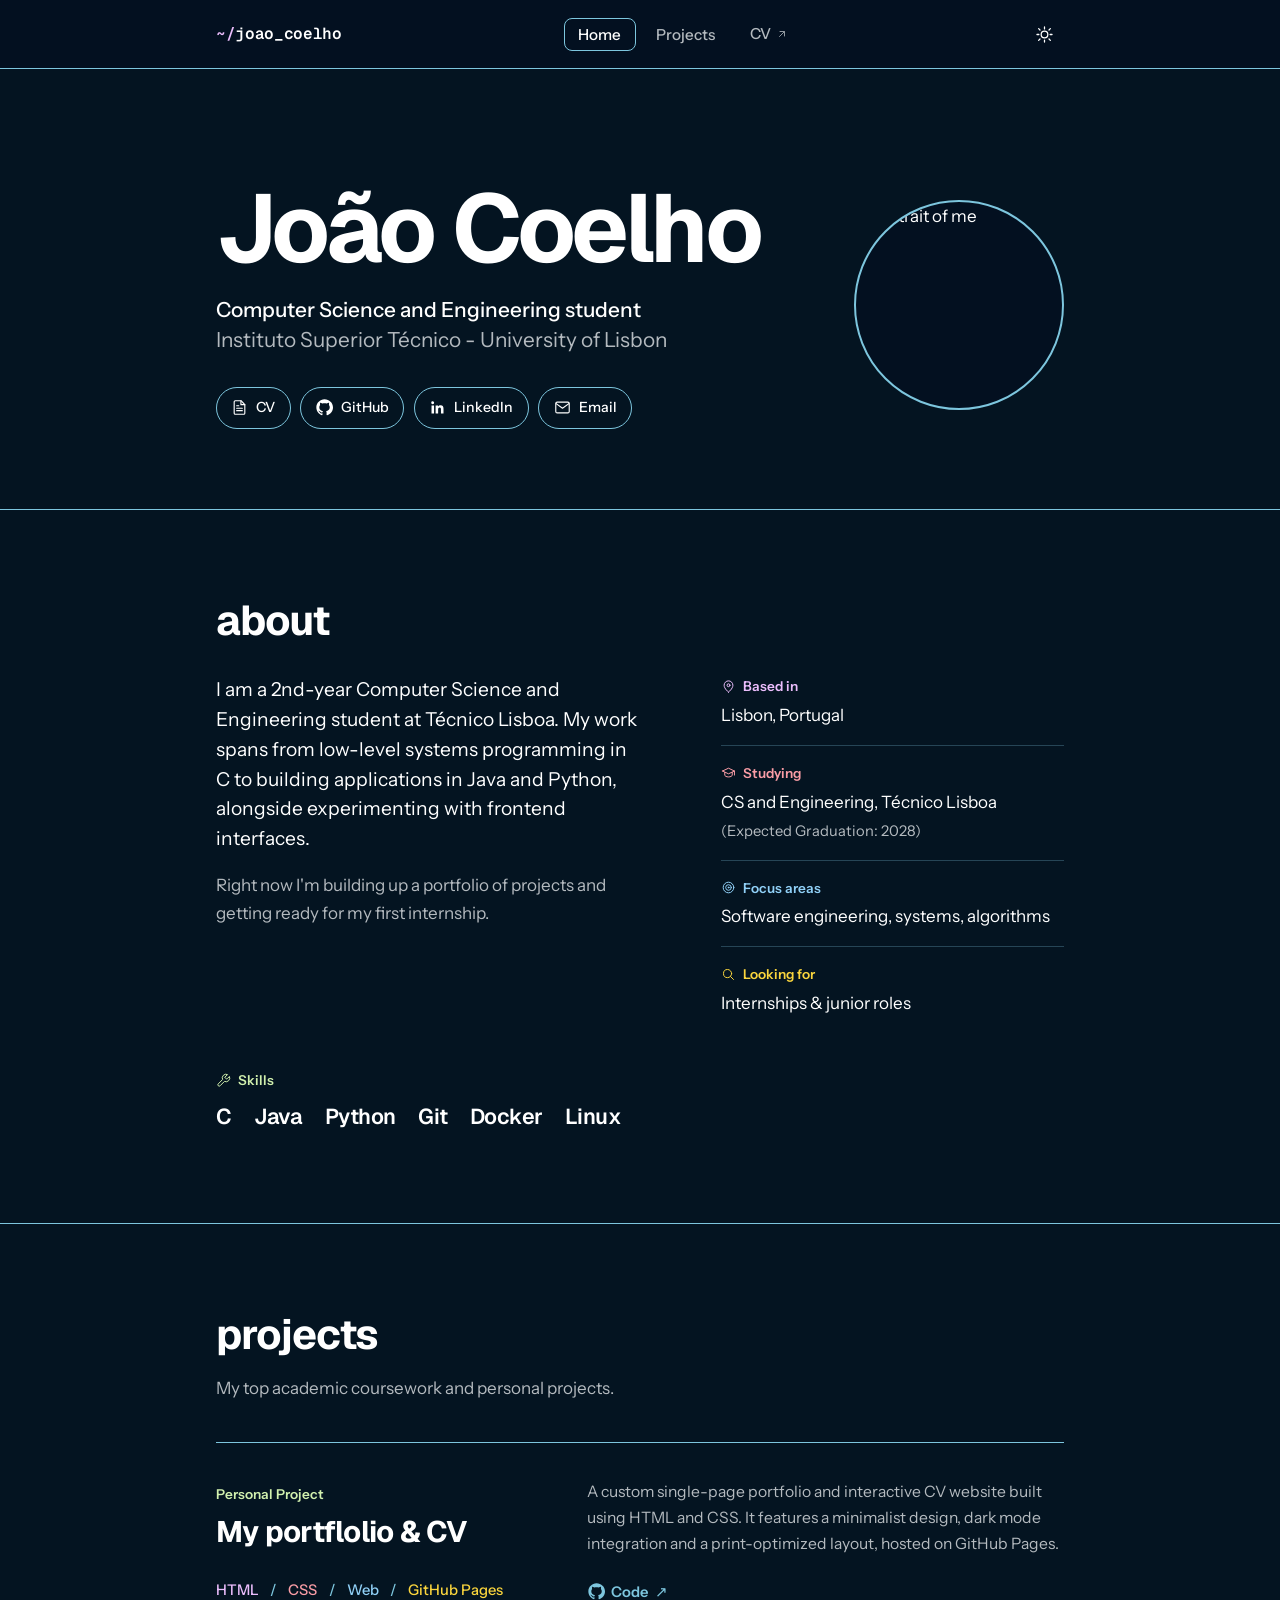
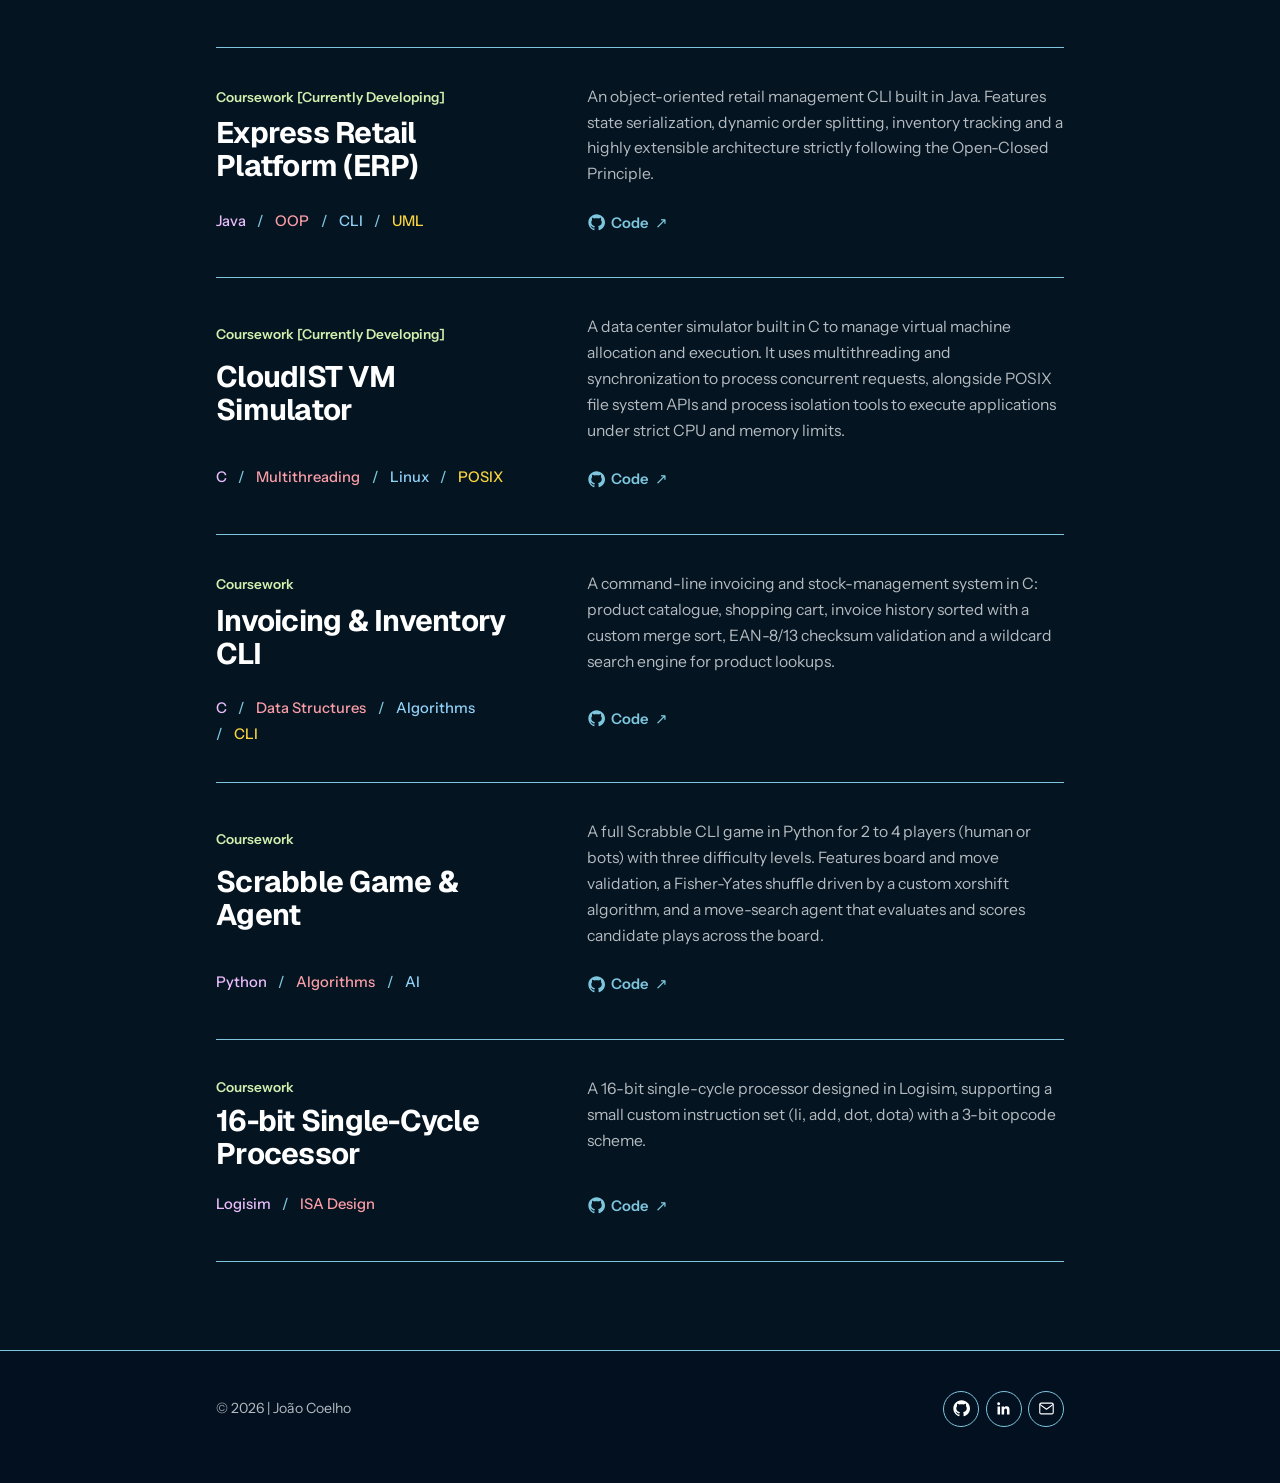
==== commit 3c258b6c: "added projects and changed the texts across the website" ====
--- a/index.html
+++ b/index.html
@@ -53,13 +53,13 @@
       <div>
         <h1>João Coelho</h1>
         <p class="role">Computer Science and Engineering student
-LEIC-A at Instituto Superior Técnico</p>
+Instituto Superior Técnico - University of Lisbon</p>
         <div class="social-row">
           <a class="social-link" href="cv.html" target="_blank" rel="noopener"><svg><use href="#doc"/></svg>CV</a>
           <a class="social-link" href="https://github.com/joaombmcoelho" target="_blank" rel="noopener"><svg><use href="#github"/></svg>GitHub</a>
           <a class="social-link" href="https://www.linkedin.com/in/joaombmcoelho" target="_blank" rel="noopener"><svg><use href="#linkedin"/></svg>LinkedIn</a>
           <a class="social-link" href="mailto:joao.mbmc@gmail.com"><svg><use href="#mail"/></svg>Email</a>
-          <a class="social-link" href="https://fenix.tecnico.ulisboa.pt/homepage/ist1117964" target="_blank" rel="noopener"><svg><use href="#cap"/></svg>IST</a>
+          <!-- <a class="social-link" href="https://fenix.tecnico.ulisboa.pt/homepage/ist1117964" target="_blank" rel="noopener"><svg><use href="#cap"/></svg>IST</a> -->
         </div>
       </div>
     </div>
@@ -69,7 +69,7 @@
     <div class="wrap">
       <h2>about</h2>
       <div class="about-text">
-        <p>I'm a 2nd-year Computer Science student at Instituto Superior Técnico (LEIC-A), with a strong focus on software engineering and programming. My interests lie in solving problems through code, designing algorithms, and learning how to build clean, functional software.</p>
+        <p>I am a 2nd-year Computer Science and Engineering student at Técnico Lisboa. My work spans from low-level systems programming in C to building applications in Java and Python, alongside experimenting with frontend interfaces.</p>
         <p>Right now I'm building up a portfolio of projects and getting ready for my first internship.</p>
       </div>
 
@@ -80,7 +80,7 @@
         </div>
         <div class="fact">
           <dt><svg><use href="#cap"/></svg>Studying</dt>
-          <dd><p>LEIC-A, Instituto Superior Técnico</p> <span>(Expected Graduation: 2028)</span></dd>
+          <dd><p>CS and Engineering, Técnico Lisboa</p> <span>(Expected Graduation: 2028)</span></dd>
         </div>
         <div class="fact">
           <dt><svg viewBox="0 0 24 24" fill="none" stroke="currentColor" stroke-width="1.6" stroke-linecap="round" stroke-linejoin="round"><circle cx="12" cy="12" r="8.5"/><circle cx="12" cy="12" r="4.5"/><circle cx="12" cy="12" r="0.8" fill="currentColor"/></svg>Focus areas</dt>
@@ -93,11 +93,13 @@
       </dl>
 
       <div class="skills-compact">
-        <p class="skills-label">skills</p>
+        <p class="skills-label"><svg viewBox="0 0 24 24" fill="none" stroke="currentColor" stroke-width="1.6" stroke-linecap="round" stroke-linejoin="round"><path d="M14.7 6.3a1 1 0 0 0 0 1.4l1.6 1.6a1 1 0 0 0 1.4 0l3.77-3.77a6 6 0 0 1-7.94 7.94l-6.91 6.91a2.12 2.12 0 0 1-3-3l6.91-6.91a6 6 0 0 1 7.94-7.94l-3.76 3.76z"/></svg>Skills</p>
         <ul class="skill-list">
+          <li>C</li>
+          <li>Java</li>
           <li>Python</li>
-          <li>C</li>
           <li>Git</li>
+          <li>Docker</li>
           <li>Linux</li>
         </ul>
       </div>
@@ -107,29 +109,53 @@
   <section class="block" id="projects">
     <div class="wrap">
       <h2>projects</h2>
-      <p class="section-lede">A collection of my top academic coursework and personal projects.</p>
+      <p class="section-lede">My top academic coursework and personal projects.</p>
 
       <!-- To add a project, copy one <article> below. -->
       <div class="project-grid">
 
         <article class="project-card">
-          <div class="card-top"><span class="origin">Course</span></div>
+          <div class="card-top"><span class="origin">Personal Project</span></div>
+          <h3><a href="https://github.com/joaombmcoelho/joaombmcoelho.github.io" target="_blank" rel="noopener">My portflolio &amp CV </a></h3>
+          <p>A custom single-page portfolio and interactive CV website built using HTML and CSS. It features a minimalist design, dark mode integration and a print-optimized layout, hosted on GitHub Pages.</p>
+          <div class="stack"><span>HTML</span><span>CSS</span><span>Web</span><span>GitHub Pages</span></div>
+          <div class="links"><a href="https://github.com/joaombmcoelho/joaombmcoelho.github.io" target="_blank" rel="noopener"><svg><use href="#github"/></svg><span>Code</span></a></div>
+        </article>
+
+        <article class="project-card">
+          <div class="card-top"><span class="origin">Coursework [Currently Developing]</span></div>
+          <h3><a href="https://github.com/joaombmcoelho/projeto_PO" target="_blank" rel="noopener">Express Retail Platform (ERP) </a></h3>
+          <p>An object-oriented retail management CLI built in Java. Features state serialization, dynamic order splitting, inventory tracking and a highly extensible architecture strictly following the Open-Closed Principle.</p>
+          <div class="stack"><span>Java</span><span>OOP</span><span>CLI</span><span>UML</span></div>
+          <div class="links"><a href="https://github.com/joaombmcoelho/projeto_PO" target="_blank" rel="noopener"><svg><use href="#github"/></svg><span>Code</span></a></div>
+        </article>
+
+        <article class="project-card">
+          <div class="card-top"><span class="origin">Coursework [Currently Developing]</span></div>
+          <h3><a href="https://github.com/ritarvieira/projeto_SO_jr" target="_blank" rel="noopener">CloudIST VM Simulator</a></h3>
+          <p>A data center simulator built in C to manage virtual machine allocation and execution. It uses multithreading and synchronization to process concurrent requests, alongside POSIX file system APIs and process isolation tools to execute applications under strict CPU and memory limits.</p>
+          <div class="stack"><span>C</span><span>Multithreading</span><span>Linux</span><span>POSIX</span></div>
+          <div class="links"><a href="https://github.com/ritarvieira/projeto_SO_jr" target="_blank" rel="noopener"><svg><use href="#github"/></svg><span>Code</span></a></div>
+        </article>
+
+        <article class="project-card">
+          <div class="card-top"><span class="origin">Coursework</span></div>
           <h3><a href="https://github.com/joaombmcoelho/Invoicing_system-IAED" target="_blank" rel="noopener">Invoicing &amp; Inventory CLI</a></h3>
-          <p>A command-line invoicing and stock-management system in C: product catalogue, shopping cart, invoice history sorted with a hand-written merge sort, EAN-8/13 checksum validation, and a wildcard search engine for product lookups.</p>
-          <div class="stack"><span>C</span><span>Merge Sort</span><span>CLI</span></div>
+          <p>A command-line invoicing and stock-management system in C: product catalogue, shopping cart, invoice history sorted with a custom merge sort, EAN-8/13 checksum validation and a wildcard search engine for product lookups.</p>
+          <div class="stack"><span>C</span><span>Data Structures</span><span>Algorithms</span><span>CLI</span></div>
           <div class="links"><a href="https://github.com/joaombmcoelho/Invoicing_system-IAED" target="_blank" rel="noopener"><svg><use href="#github"/></svg><span>Code</span></a></div>
         </article>
 
         <article class="project-card">
-          <div class="card-top"><span class="origin">Course</span></div>
+          <div class="card-top"><span class="origin">Coursework</span></div>
           <h3><a href="https://github.com/joaombmcoelho/Scrabble2-FP" target="_blank" rel="noopener">Scrabble Game &amp; Agent</a></h3>
-          <p>A full Scrabble engine in Python for 2–4 players, human or bots, with three difficulty levels. Handles board and move validation, a Fisher–Yates shuffle driven by a custom xorshift PRNG, and a move-search agent that scores candidate plays across the board.</p>
-          <div class="stack"><span>Python</span><span>Agents</span></div>
+          <p>A full Scrabble CLI game in Python for 2 to 4 players (human or bots) with three difficulty levels. Features board and move validation, a Fisher-Yates shuffle driven by a custom xorshift algorithm, and a move-search agent that evaluates and scores candidate plays across the board.</p>
+          <div class="stack"><span>Python</span><span>Algorithms</span><span>AI</span></div>
           <div class="links"><a href="https://github.com/joaombmcoelho/Scrabble2-FP" target="_blank" rel="noopener"><svg><use href="#github"/></svg><span>Code</span></a></div>
         </article>
 
         <article class="project-card">
-          <div class="card-top"><span class="origin">Course</span></div>
+          <div class="card-top"><span class="origin">Coursework</span></div>
           <h3><a href="https://github.com/joaombmcoelho/Mini-Transformer_P3-IAC" target="_blank" rel="noopener">16-bit Single-Cycle Processor</a></h3>
           <p>A 16-bit single-cycle processor designed in Logisim, supporting a small custom instruction set (li, add, dot, dota) with a 3-bit opcode scheme.</p>
           <div class="stack"><span>Logisim</span><span>ISA Design</span></div>
--- a/css/style.css
+++ b/css/style.css
@@ -95,7 +95,8 @@
   .nav-toggle { display: inline-flex; }
   .nav-links { position: fixed; inset: 68px 0 auto 0; flex-direction: column; align-items: flex-start; gap: 0; background: var(--chrome); border-bottom: 1px solid var(--border); padding: .6rem var(--gutter) 1rem; transform: translateY(-8px); opacity: 0; pointer-events: none; transition: transform var(--transition), opacity var(--transition); }
   .nav-links.open { transform: none; opacity: 1; pointer-events: auto; }
-  .nav-links li { width: 100%; }
+  .nav-links { display: grid; grid-template-columns: max-content; justify-content: start; }
+  .nav-links li { width: auto; }
   .nav-links li { margin-top: .35rem; }
   .nav-links a { display: block; padding: .7rem .9rem; font-size: 1.05rem; }
   .nav-links a.nav-cv { display: flex; }
@@ -110,7 +111,7 @@
 .hero .role { font-size: clamp(1.05rem, 2vw, 1.3rem); color: var(--text-soft); margin: 0 0 2rem; white-space: pre-line; line-height: 1.45; }
 .hero .role::first-line { color: var(--text); font-weight: 500; }
 
-.social-row { display: flex; flex-wrap: wrap; align-items: center; gap: .5rem .5rem; }
+.social-row { display: flex; flex-wrap: wrap; align-items: center; gap: .6rem; }
 .social-link { display: inline-flex; align-items: center; gap: .5rem; padding: .5rem .9rem; border: 1px solid var(--border-strong); border-radius: 999px; font-size: .88rem; font-weight: 500; color: var(--text);  transition: border-color var(--transition), background var(--transition), color var(--transition); }
 .social-link:hover { border-color: var(--hover-bg); background: var(--hover-bg); color: var(--hover-fg); }
 .social-link svg { width: 17px; height: 17px; flex-shrink: 0; }
@@ -147,7 +148,8 @@
 .fact dd span { color: var(--text-soft); font-size: .92rem; }
 
 .skills-compact { grid-column: 1 / -1; grid-row: 3; margin-top: 2.25rem; }
-.skills-label { font-size: .85rem; font-weight: 600; color: var(--syn-5); margin: 0 0 .5rem; }
+.skills-label { display: flex; align-items: center; gap: .45rem; font-size: .85rem; font-weight: 600; color: var(--syn-5); margin: 0 0 .5rem; }
+.skills-label svg { width: 15px; height: 15px; flex-shrink: 0; }
 .skill-list { display: flex; flex-wrap: wrap; gap: .3rem 1.4rem; list-style: none; padding: 0; margin: 0; font-family: var(--font-display); font-size: 1.35rem; font-weight: 600; letter-spacing: -0.02em; }
 
 @media (max-width: 760px) {
@@ -214,11 +216,11 @@
 @media (max-width: 640px) {
   .cv-toolbar { top: .6rem; right: .6rem; gap: .3rem; padding: .3rem; }
   .cv-toolbar > button, .cv-toolbar > a, .lang-switch, .lang-switch button { width: 32px; height: 32px; }
-  .lang-switch { width: auto; }
+  .lang-switch { width: auto; gap: .3rem; }
 }
 
 /* Language switch (segmented control) — only used on this page, screen only */
-.lang-switch { display: inline-flex; align-items: center; border: 0; border-radius: 999px; padding: 0; height: 36px; box-sizing: border-box; gap: 0; flex-shrink: 0; }
+.lang-switch { display: inline-flex; align-items: center; border: 0; border-radius: 999px; padding: 0; height: 36px; box-sizing: border-box; gap: .5rem; flex-shrink: 0; }
 .lang-switch button {
   border: 1px dashed transparent;
   background: transparent;
@@ -248,13 +250,13 @@
   padding: 3.5rem 2.5rem 2.5rem;
   font-size: 1rem;
 }
-@media (max-width: 640px) { .cv-page { padding: 4.5rem 1.1rem 2rem; } }
+@media (max-width: 640px) { .cv-page { padding: 4.5rem 1.1rem 2rem; border-left: 0; border-right: 0; } }
 
 /* Header — photo (screen only) + name + role */
 .cv-header { display: flex; align-items: center; gap: 1rem; margin-bottom: 0.9rem; }
 .cv-avatar { width: 56px; height: 56px; border-radius: 50%; object-fit: cover; border: 1px solid var(--border); background: var(--bg); flex-shrink: 0; }
 .cv-header h1 { font-family: var(--font-display); font-weight: 700; letter-spacing: -0.03em; font-size: 1.75rem; margin: 0 0 0.2rem; line-height: 1.2; }
-.cv-header .cv-role { font-family: var(--font-sans); font-size: 0.88rem; color: var(--text-soft); margin: 0; }
+.cv-header .cv-role { font-family: var(--font-sans); font-size: 0.88rem; color: var(--text-soft); margin: 0; white-space: pre-wrap; }
 
 /* Contact line — icon before every value. Prefers one row (nowrap
    per item + tight gaps), but wraps to a second line if the 5 items
@@ -272,7 +274,7 @@
   display: flex;
   flex-wrap: wrap;
   align-items: center;
-  margin: 0 0 1.4rem;
+  margin: 0 0 0.9rem;
   padding: 0;
 }
 .cv-contact-line li { display: flex; align-items: center; font-size: 0.82rem; white-space: nowrap; margin: 0 1rem 0.3rem 0; }
@@ -284,34 +286,37 @@
 }
 
 /* Section blocks (Profile / Education / Experience / Projects / Skills / Languages) */
-.cv-main h2.cv-section-title { font-family: var(--font-display); font-size: 0.95rem; font-weight: 700; color: var(--text); margin: 0 0 0.8rem; padding-left: 0.55rem; border-left: 3px solid var(--text); text-transform: uppercase; letter-spacing: 0.03em; }
-
-.cv-block { margin-bottom: 1.6rem; }
+.cv-main h2.cv-section-title { font-family: var(--font-display); font-size: 0.95rem; font-weight: 700; color: var(--text); margin: 0 0 0.4rem; padding-left: 0.55rem; border-left: 3px solid var(--text); text-transform: uppercase; letter-spacing: 0.03em; }
+
+.cv-block { margin-bottom: 1rem; }
 .cv-block:last-child { margin-bottom: 0; }
-.cv-summary { font-size: 0.97rem; max-width: 68ch; margin: 0; color: var(--text); }
+.cv-summary { font-size: 0.97rem; margin: 0; color: var(--text); }
+.cv-summary span:last-child { display: inline-block; } /* last sentence moves down whole instead of splitting across lines */
 
 /* Entries — every entry (education / experience / project) shares the
    same two-row header: name+meta on row 1 (date, or the course for
    projects), sub-detail+extra on row 2 (institution/company+location,
    or institution+tech-stack for projects). No separate tag row. */
-.cv-entry { padding-bottom: 0.95rem; margin-bottom: 0.95rem; border-bottom: 1px solid var(--border); }
+.cv-entry { padding-bottom: 0.4rem; margin-bottom: 0.4rem; border-bottom: 1px solid var(--border); }
 .cv-entry:last-child { border-bottom: none; margin-bottom: 0; padding-bottom: 0; }
 
 .cv-entry-row { display: flex; justify-content: space-between; align-items: baseline; }
 .cv-entry-row h3 { margin: 0 0.6rem 0 0; font-family: var(--font-display); font-weight: 600; letter-spacing: -0.015em; font-size: 1.05rem; }
+.cv-entry-row h3 a { color: inherit; text-decoration: none; }
 .cv-entry-meta { font-family: var(--font-sans); font-size: 0.8rem; color: var(--text-soft); white-space: nowrap; flex-shrink: 0; }
 
-.cv-entry-sub { font-size: 0.86rem; color: var(--text-soft); margin: 0.15rem 0 0.45rem; font-style: italic; }
+.cv-entry-sub { font-size: 0.86rem; color: var(--text-soft); margin: 0.1rem 0 0.3rem; font-style: italic; }
 .cv-entry-sub span:first-child { flex: 1 1 auto; margin-right: 0.6rem; }
 .cv-entry-stack { font-family: var(--font-sans); font-style: normal; font-size: 0.78rem; white-space: nowrap; flex-shrink: 0; }
 
 .cv-bullets { margin: 0; padding: 0 0 0 1.05rem; }
-.cv-bullets li { font-size: 0.92rem; line-height: 1.48; margin-bottom: 0.22rem; }
+.cv-bullets li { font-size: 0.9rem; line-height: 1.4; margin-bottom: 0.12rem; }
+.cv-bullets strong { font-weight: 600; }
 .cv-bullets li:last-child { margin-bottom: 0; }
 
 /* Skills — plain text lines, category label + comma list. No boxes:
    fewer visual elements, easier to keep to one page. */
-.cv-skill-line { display: flex; font-size: 0.95rem; margin: 0 0 0.4rem; }
+.cv-skill-line { display: flex; font-size: 0.95rem; margin: 0 0 0.25rem; }
 .cv-skill-line:last-child { margin-bottom: 0; }
 .cv-skill-label { font-family: var(--font-sans); font-weight: 600; flex-shrink: 0; margin-right: 0.5rem; }
 
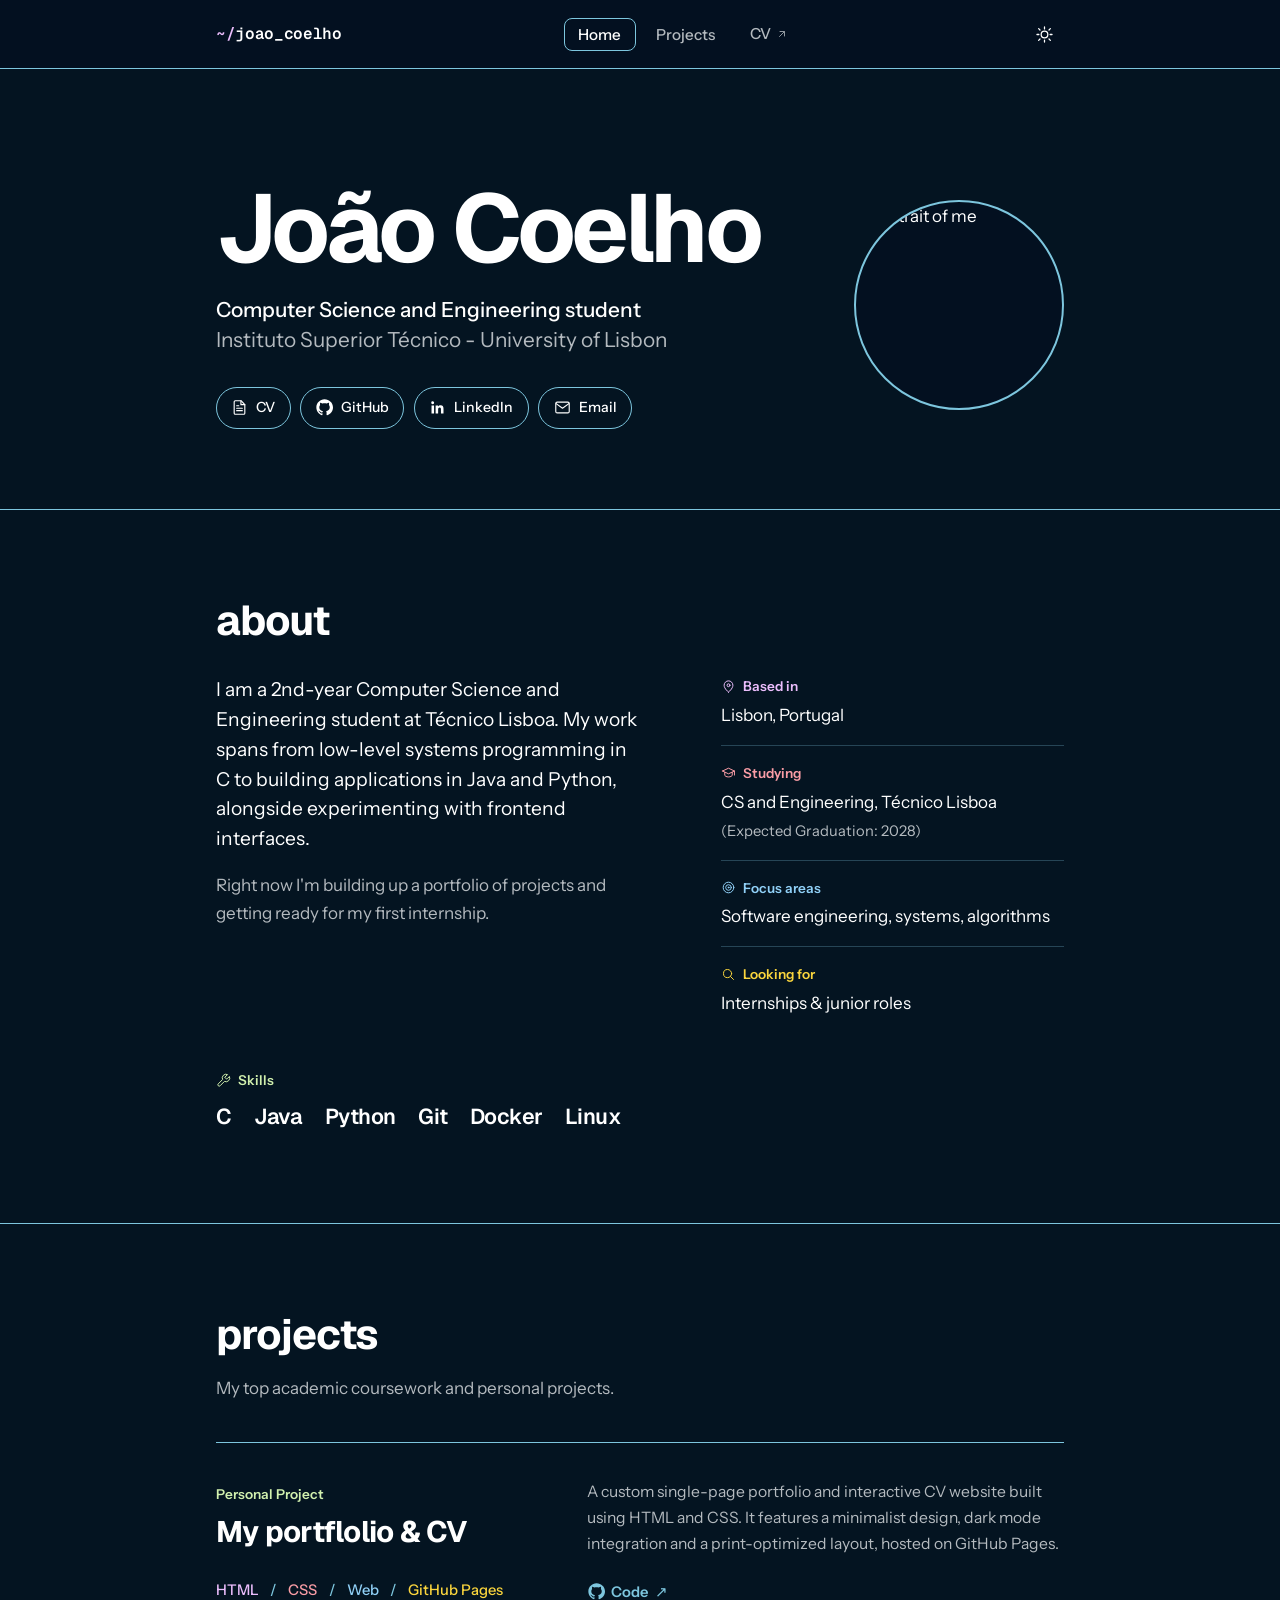
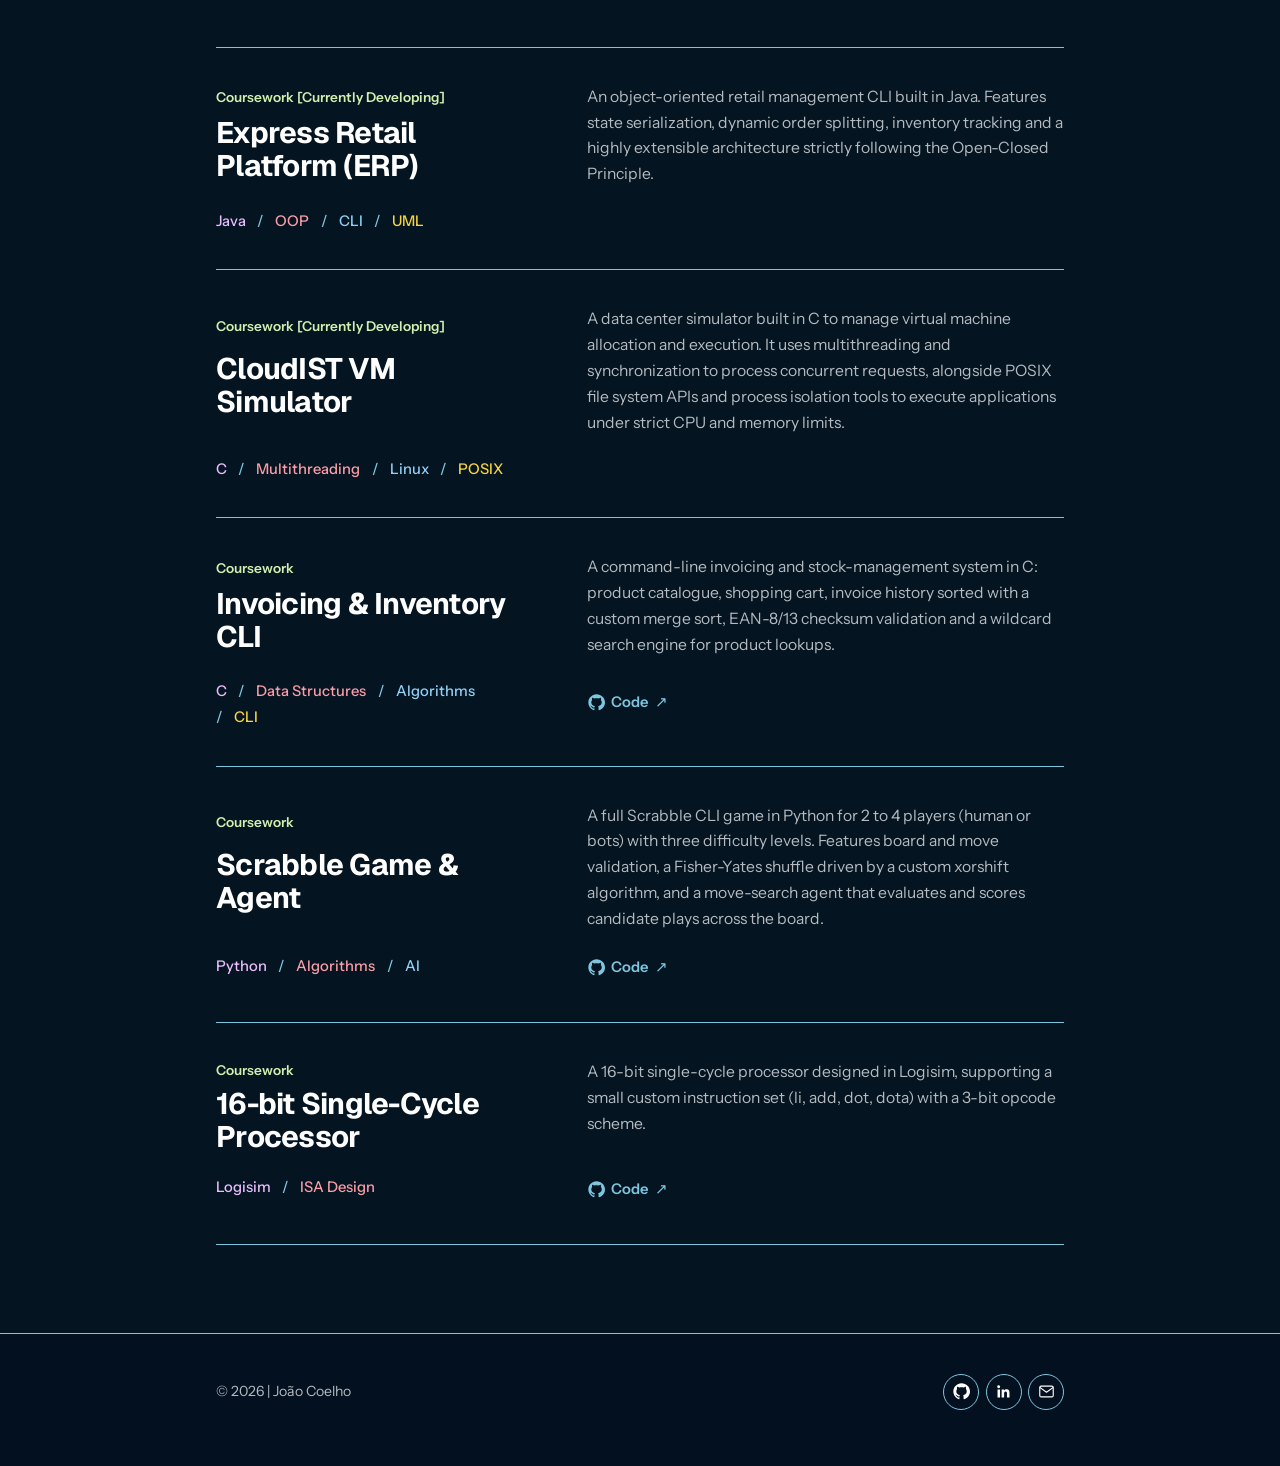
==== commit 68b4cb21: "changed cv pdf" ====
--- a/index.html
+++ b/index.html
@@ -124,18 +124,20 @@
 
         <article class="project-card">
           <div class="card-top"><span class="origin">Coursework [Currently Developing]</span></div>
-          <h3><a href="https://github.com/joaombmcoelho/projeto_PO" target="_blank" rel="noopener">Express Retail Platform (ERP) </a></h3>
+          <!--  <h3><a href="https://github.com/joaombmcoelho/projeto_PO" target="_blank" rel="noopener">Express Retail Platform (ERP) </a></h3>   -->
+          <h3><a target="_blank" rel="noopener">Express Retail Platform (ERP) </a></h3>
           <p>An object-oriented retail management CLI built in Java. Features state serialization, dynamic order splitting, inventory tracking and a highly extensible architecture strictly following the Open-Closed Principle.</p>
           <div class="stack"><span>Java</span><span>OOP</span><span>CLI</span><span>UML</span></div>
-          <div class="links"><a href="https://github.com/joaombmcoelho/projeto_PO" target="_blank" rel="noopener"><svg><use href="#github"/></svg><span>Code</span></a></div>
+          <!-- <div class="links"><a href="https://github.com/joaombmcoelho/projeto_PO" target="_blank" rel="noopener"><svg><use href="#github"/></svg><span>Code</span></a></div>      -->
         </article>
 
         <article class="project-card">
           <div class="card-top"><span class="origin">Coursework [Currently Developing]</span></div>
-          <h3><a href="https://github.com/ritarvieira/projeto_SO_jr" target="_blank" rel="noopener">CloudIST VM Simulator</a></h3>
+          <!-- <h3><a href="https://github.com/ritarvieira/projeto_SO_jr" target="_blank" rel="noopener">CloudIST VM Simulator</a></h3> -->
+          <h3><a target="_blank" rel="noopener">CloudIST VM Simulator</a></h3>
           <p>A data center simulator built in C to manage virtual machine allocation and execution. It uses multithreading and synchronization to process concurrent requests, alongside POSIX file system APIs and process isolation tools to execute applications under strict CPU and memory limits.</p>
           <div class="stack"><span>C</span><span>Multithreading</span><span>Linux</span><span>POSIX</span></div>
-          <div class="links"><a href="https://github.com/ritarvieira/projeto_SO_jr" target="_blank" rel="noopener"><svg><use href="#github"/></svg><span>Code</span></a></div>
+          <!-- <div class="links"><a href="https://github.com/ritarvieira/projeto_SO_jr" target="_blank" rel="noopener"><svg><use href="#github"/></svg><span>Code</span></a></div> -->
         </article>
 
         <article class="project-card">
